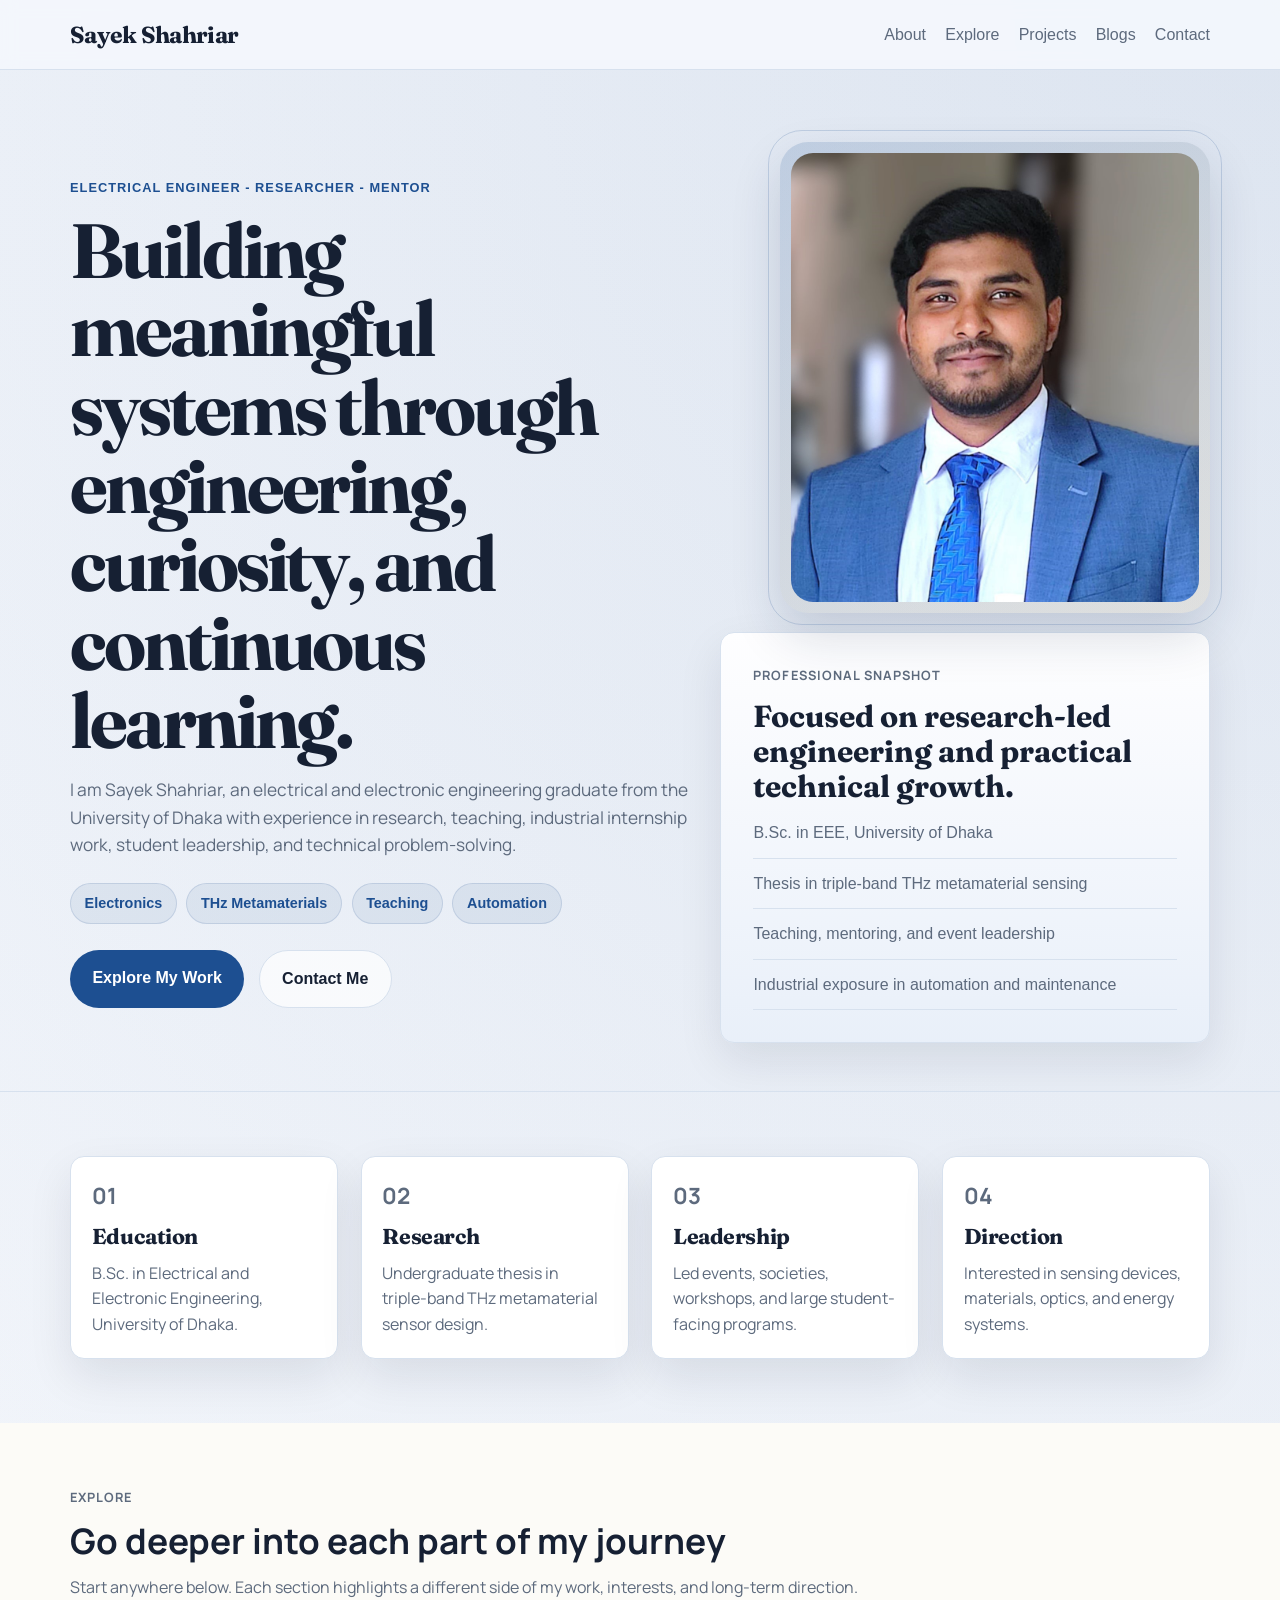
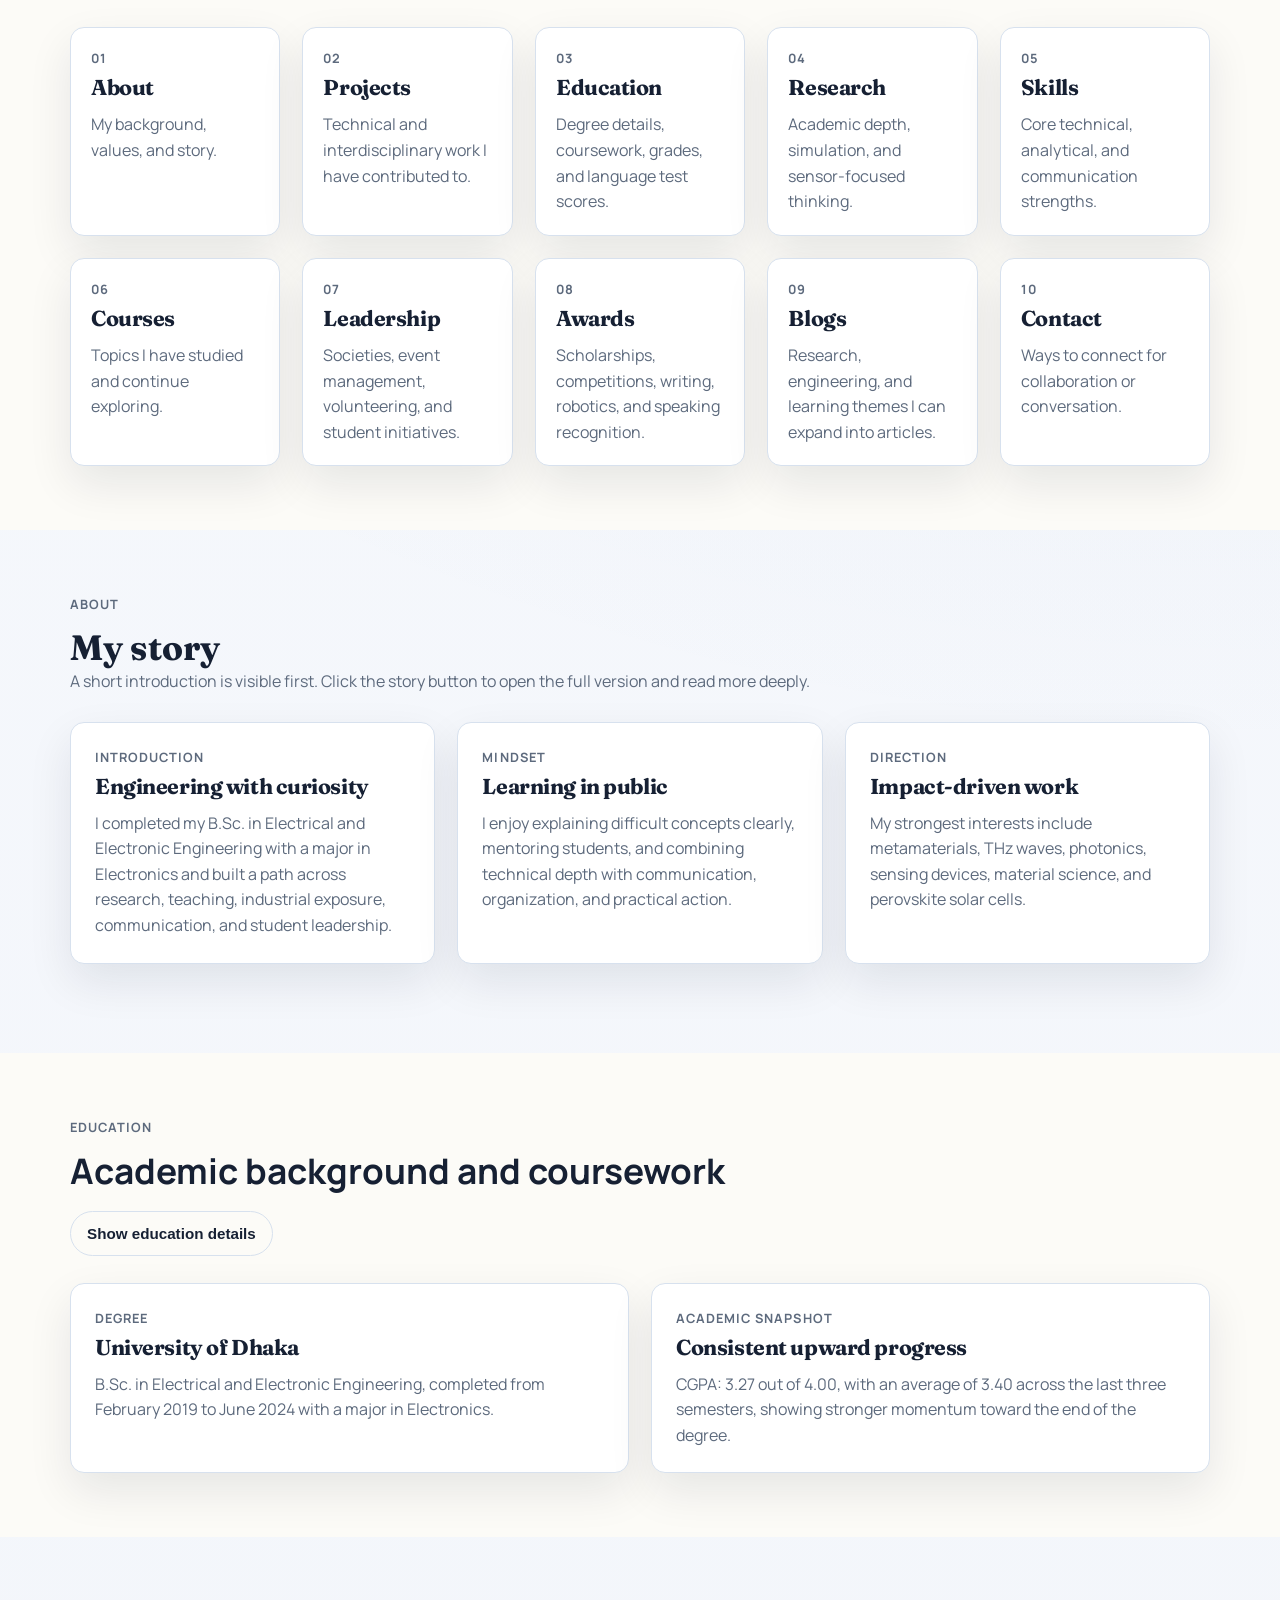
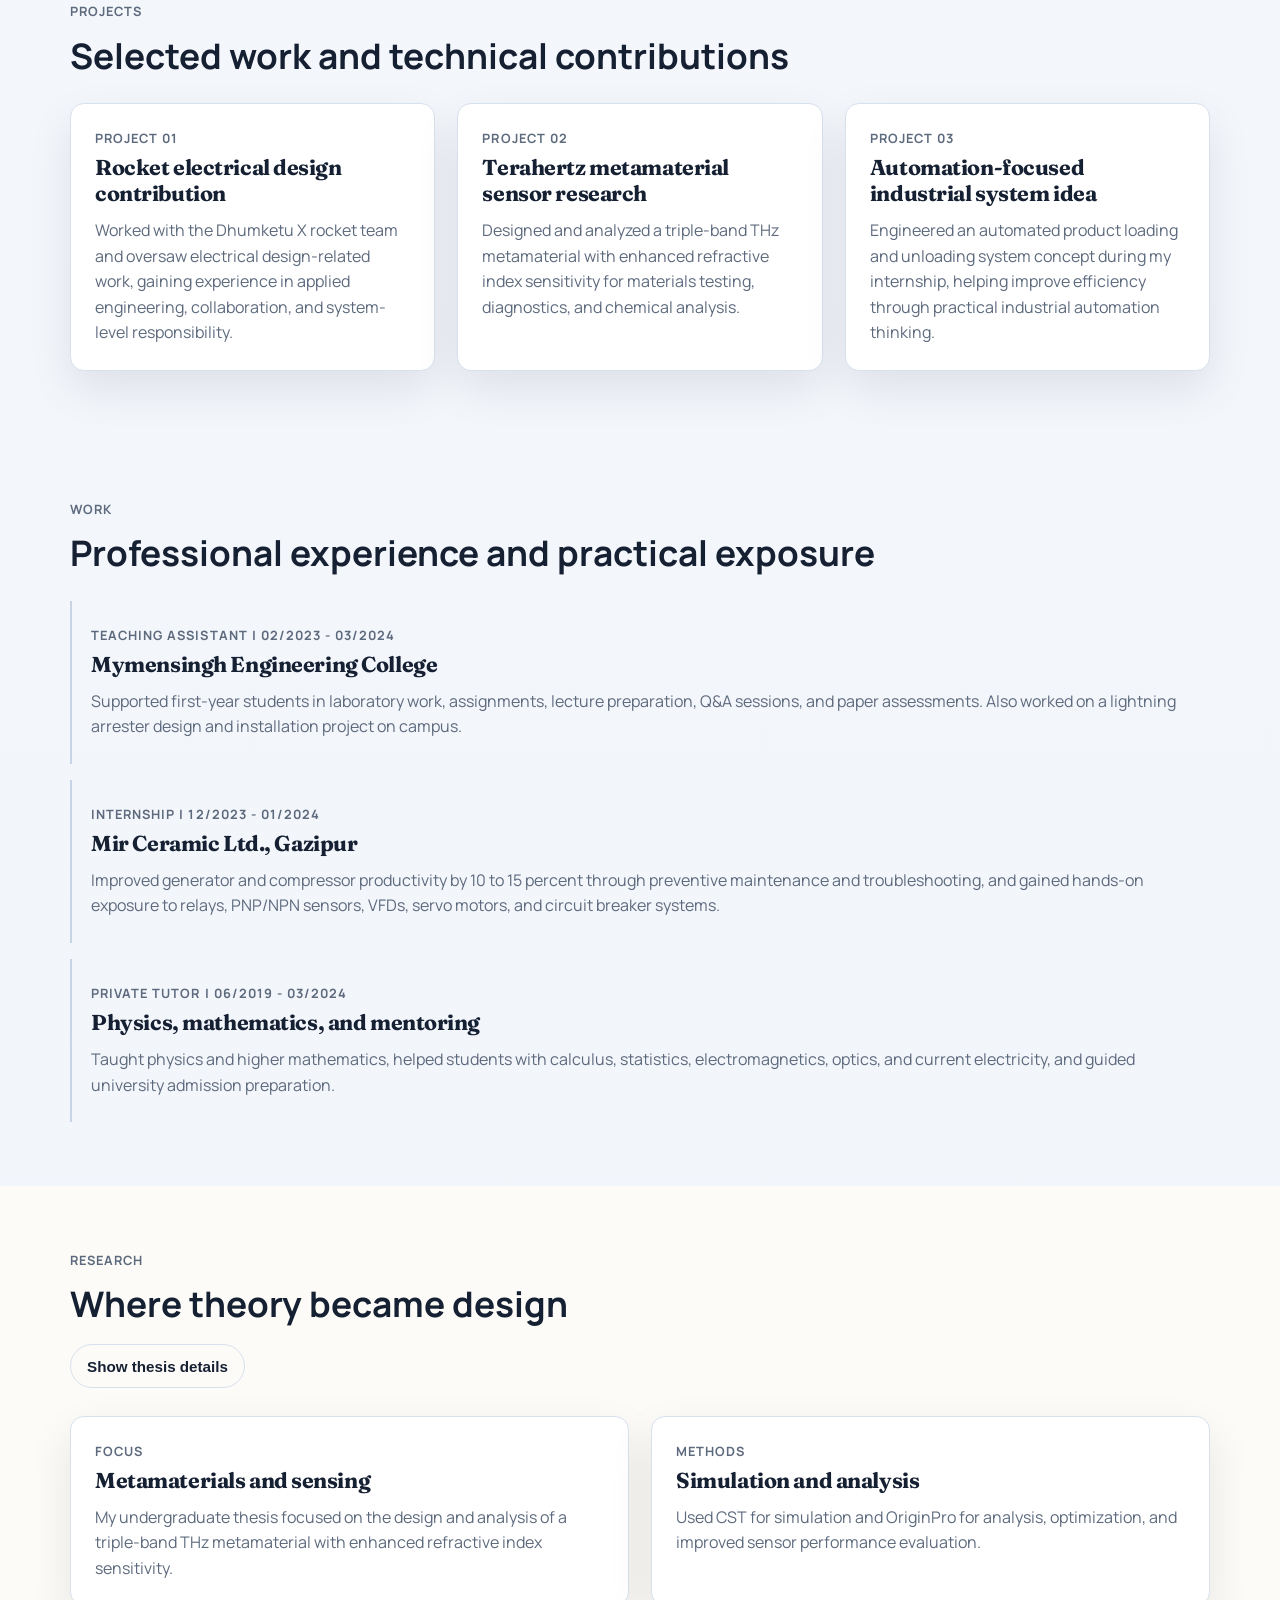
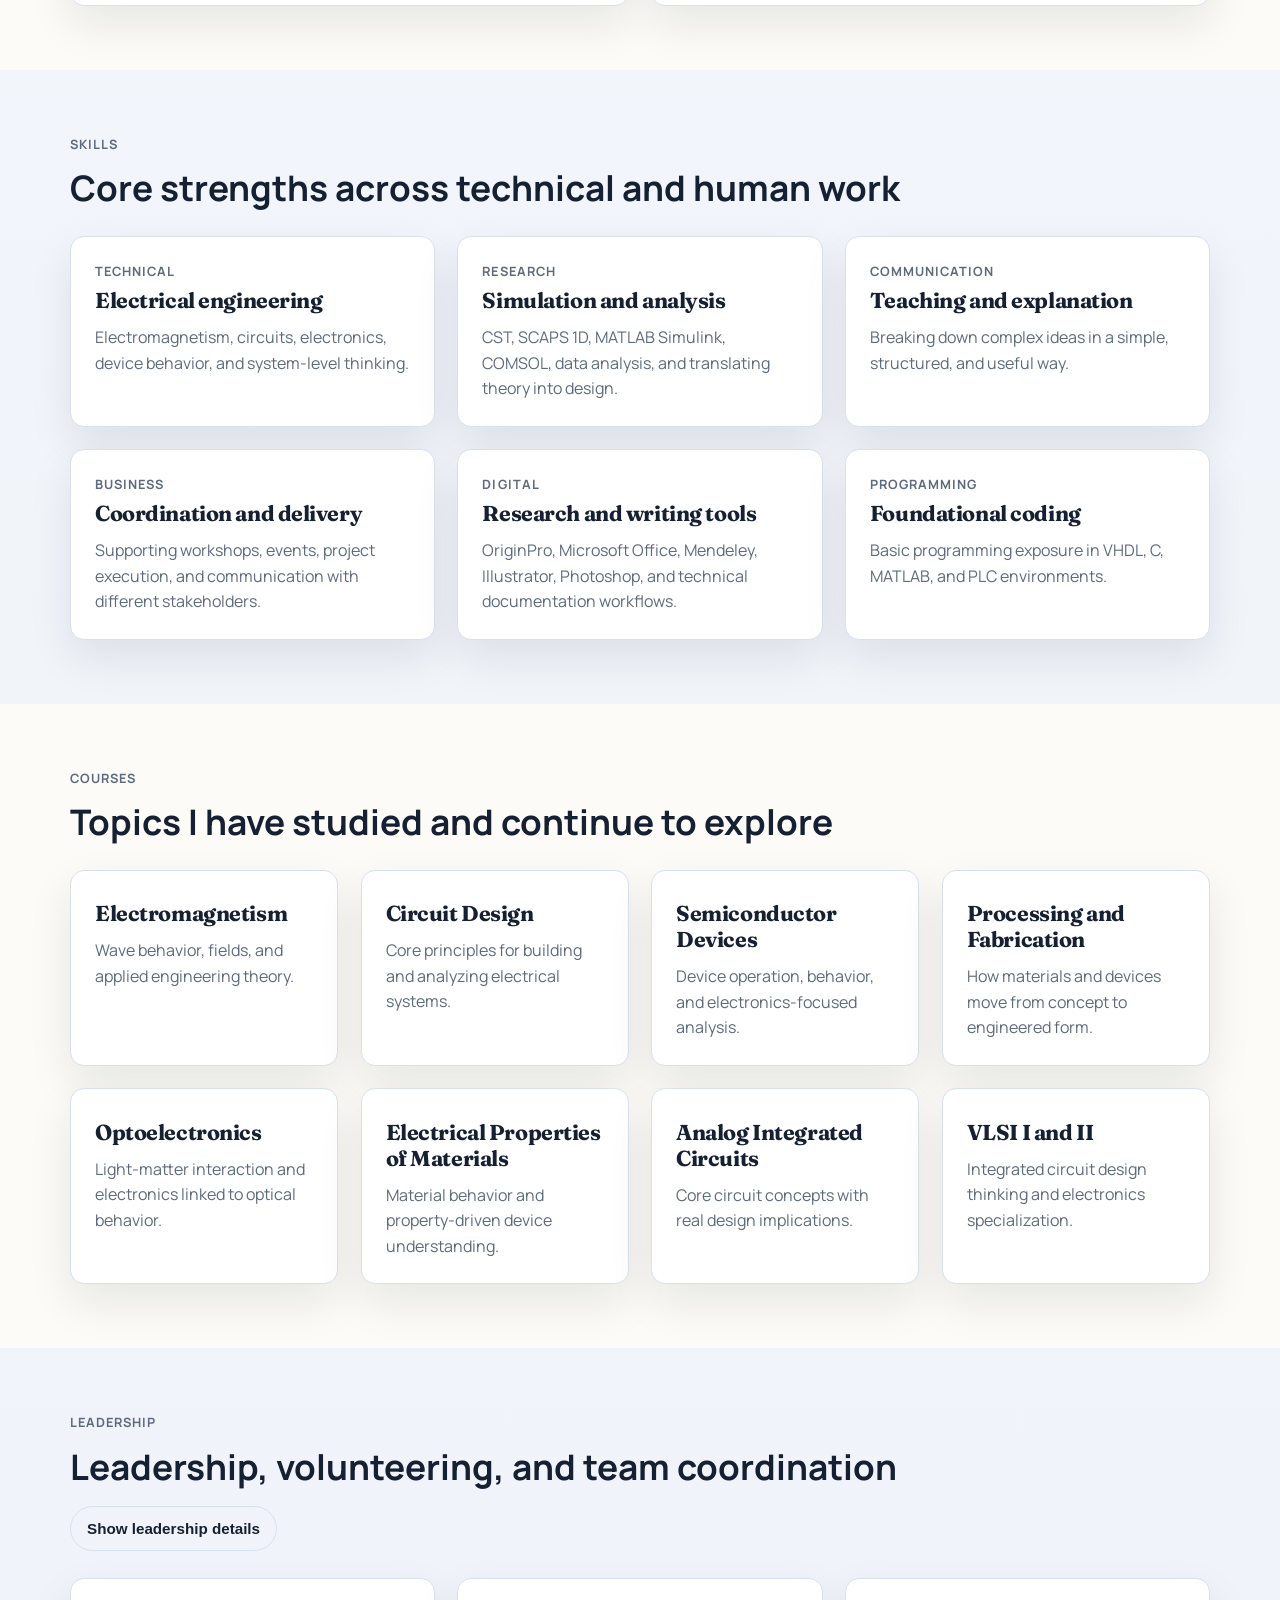
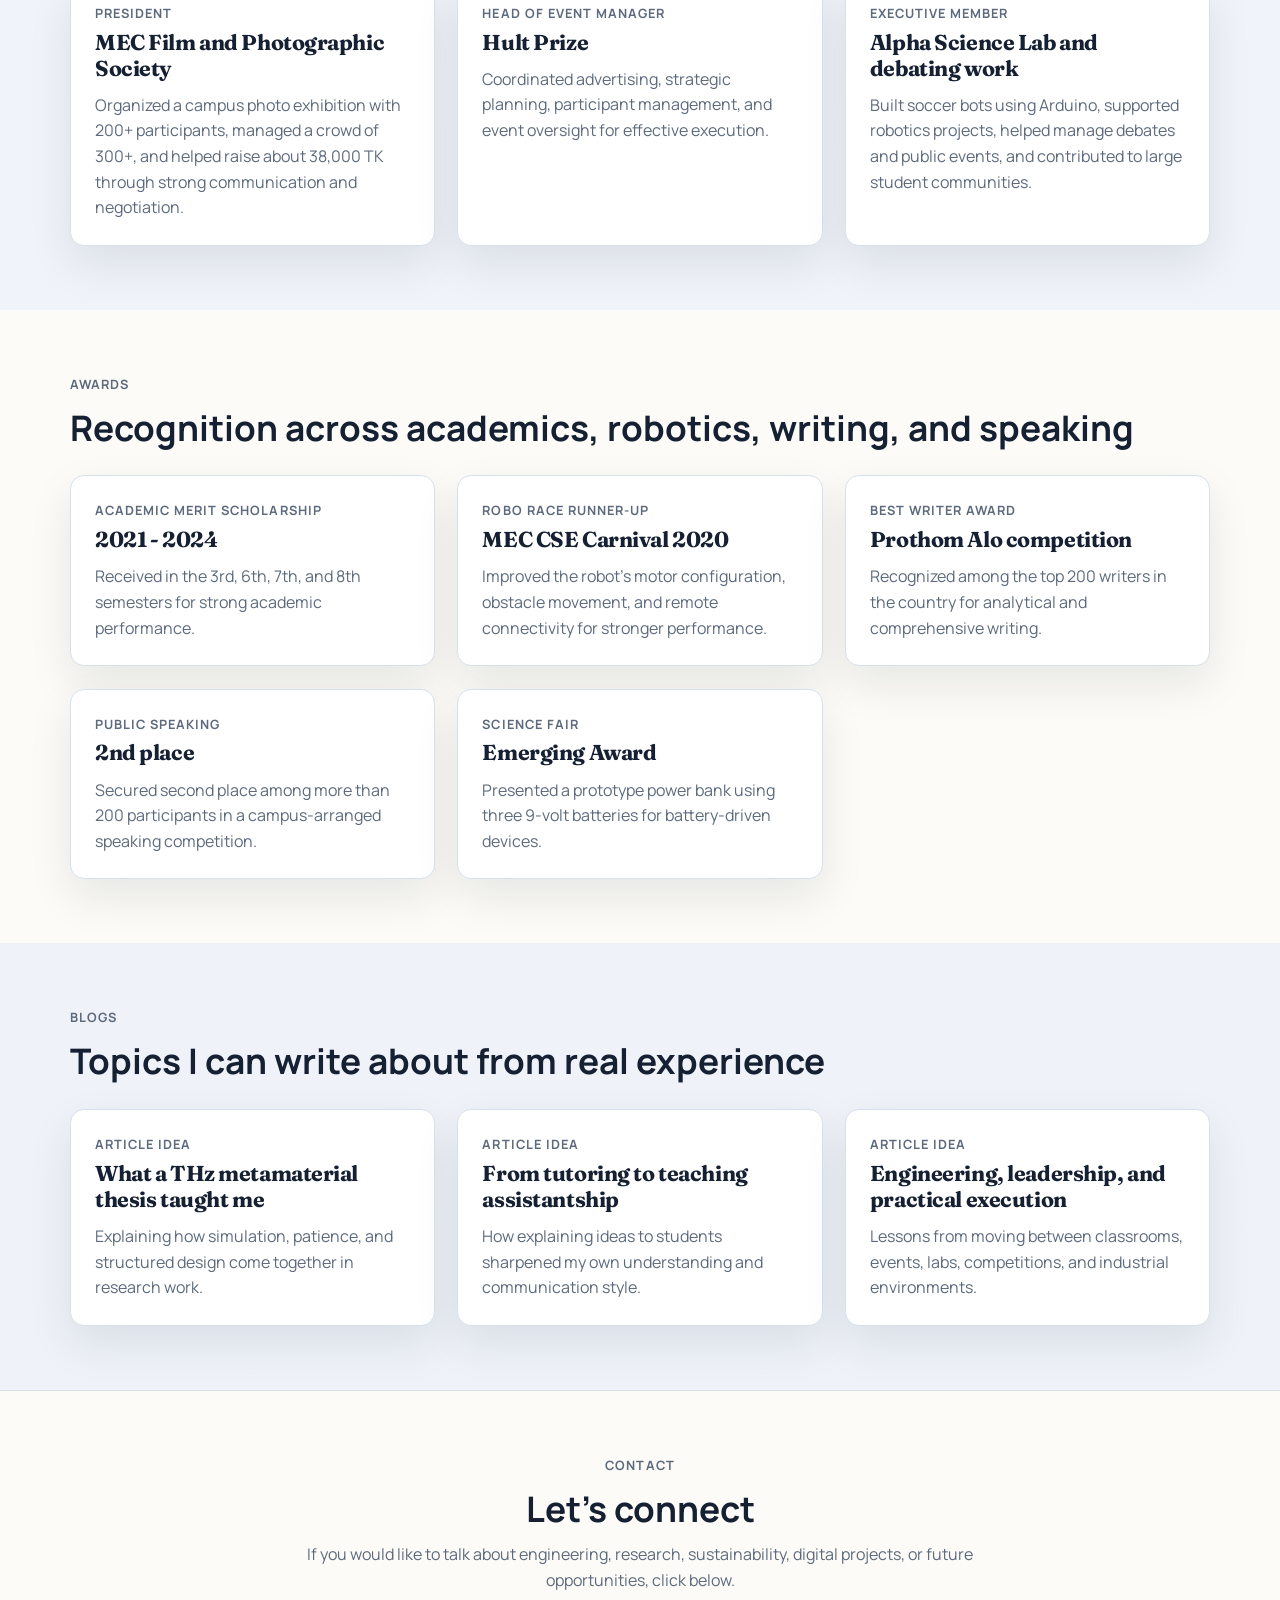
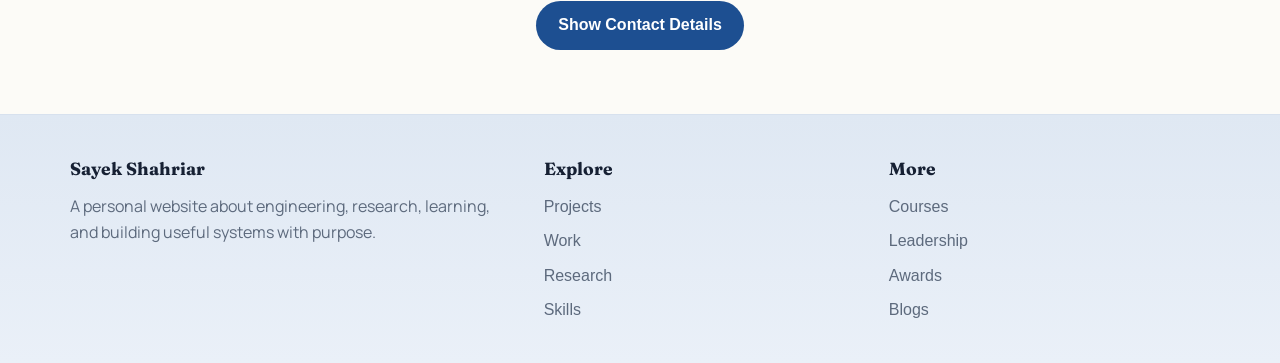
==== index.html @ bb6011d1 "Initial website publish" ====
<!DOCTYPE html>
<html lang="en">
<head>
  <meta charset="UTF-8">
  <meta name="viewport" content="width=device-width, initial-scale=1.0">
  <title>Sayek Shahriar | Electrical Engineer and Researcher</title>
  <link rel="preconnect" href="https://fonts.googleapis.com">
  <link rel="preconnect" href="https://fonts.gstatic.com" crossorigin>
  <link href="https://fonts.googleapis.com/css2?family=Manrope:wght@400;500;600;700;800&family=Fraunces:opsz,wght@9..144,600;9..144,700&display=swap" rel="stylesheet">
  <link rel="stylesheet" href="style.css">
</head>
<body>
  <!-- Header with simple navigation links to major sections -->
  <header class="site-header">
    <div class="container nav">
      <a class="logo" href="#hero">Sayek Shahriar</a>
      <nav>
        <ul class="nav-links">
          <li><a href="#about">About</a></li>
          <li><a href="#explore">Explore</a></li>
          <li><a href="#projects">Projects</a></li>
          <li><a href="#insights">Blogs</a></li>
          <li><a href="#contact">Contact</a></li>
        </ul>
      </nav>
    </div>
  </header>

  <main>
    <!-- Hero section inspired by a modern personal brand website -->
    <section class="hero" id="hero">
      <div class="container hero-layout reveal">
        <div class="hero-copy">
          <p class="eyebrow">Electrical Engineer - Researcher - Mentor</p>
          <h1>Building meaningful systems through engineering, curiosity, and continuous learning.</h1>
          <p class="subtitle">
            I am Sayek Shahriar, an electrical and electronic engineering graduate from the
            University of Dhaka with experience in research, teaching, industrial internship
            work, student leadership, and technical problem-solving.
          </p>

          <div class="status-strip">
            <span>Electronics</span>
            <span>THz Metamaterials</span>
            <span>Teaching</span>
            <span>Automation</span>
          </div>

          <div class="hero-actions">
            <a class="button" href="#explore">Explore My Work</a>
            <a class="button button-light" href="#contact">Contact Me</a>
          </div>
        </div>

        <!-- Hero visual combines the user's portrait with quick profile highlights -->
        <aside class="hero-visual">
          <div class="portrait-card">
            <div class="portrait-ring"></div>
            <img class="portrait-image" src="profile.jpg" alt="Portrait of Sayek Shahriar">
          </div>

          <div class="hero-panel">
            <p class="panel-label">Professional Snapshot</p>
            <h2>Focused on research-led engineering and practical technical growth.</h2>
            <ul class="panel-list">
              <li>B.Sc. in EEE, University of Dhaka</li>
              <li>Thesis in triple-band THz metamaterial sensing</li>
              <li>Teaching, mentoring, and event leadership</li>
              <li>Industrial exposure in automation and maintenance</li>
            </ul>
          </div>
        </aside>
      </div>
    </section>

    <!-- Stats section gives a quick snapshot of identity and direction -->
    <section class="section compact-section">
      <div class="container metrics-grid">
        <article class="metric-card">
          <p class="metric-number">01</p>
          <h3>Education</h3>
          <p>B.Sc. in Electrical and Electronic Engineering, University of Dhaka.</p>
        </article>
        <article class="metric-card">
          <p class="metric-number">02</p>
          <h3>Research</h3>
          <p>Undergraduate thesis in triple-band THz metamaterial sensor design.</p>
        </article>
        <article class="metric-card">
          <p class="metric-number">03</p>
          <h3>Leadership</h3>
          <p>Led events, societies, workshops, and large student-facing programs.</p>
        </article>
        <article class="metric-card">
          <p class="metric-number">04</p>
          <h3>Direction</h3>
          <p>Interested in sensing devices, materials, optics, and energy systems.</p>
        </article>
      </div>
    </section>

    <!-- Explore section acts like a homepage map -->
    <section class="section alt-background" id="explore">
      <div class="container section-header reveal">
        <p class="section-tag">Explore</p>
        <h2>Go deeper into each part of my journey</h2>
        <p>
          Start anywhere below. Each section highlights a different side of my work,
          interests, and long-term direction.
        </p>
      </div>

      <div class="container explore-grid">
        <a class="explore-card" href="#about">
          <p class="story-meta">01</p>
          <h3>About</h3>
          <p>My background, values, and story.</p>
        </a>
        <a class="explore-card" href="#projects">
          <p class="story-meta">02</p>
          <h3>Projects</h3>
          <p>Technical and interdisciplinary work I have contributed to.</p>
        </a>
        <a class="explore-card" href="#education">
          <p class="story-meta">03</p>
          <h3>Education</h3>
          <p>Degree details, coursework, grades, and language test scores.</p>
        </a>
        <a class="explore-card" href="#research">
          <p class="story-meta">04</p>
          <h3>Research</h3>
          <p>Academic depth, simulation, and sensor-focused thinking.</p>
        </a>
        <a class="explore-card" href="#skills">
          <p class="story-meta">05</p>
          <h3>Skills</h3>
          <p>Core technical, analytical, and communication strengths.</p>
        </a>
        <a class="explore-card" href="#courses">
          <p class="story-meta">06</p>
          <h3>Courses</h3>
          <p>Topics I have studied and continue exploring.</p>
        </a>
        <a class="explore-card" href="#leadership">
          <p class="story-meta">07</p>
          <h3>Leadership</h3>
          <p>Societies, event management, volunteering, and student initiatives.</p>
        </a>
        <a class="explore-card" href="#awards">
          <p class="story-meta">08</p>
          <h3>Awards</h3>
          <p>Scholarships, competitions, writing, robotics, and speaking recognition.</p>
        </a>
        <a class="explore-card" href="#insights">
          <p class="story-meta">09</p>
          <h3>Blogs</h3>
          <p>Research, engineering, and learning themes I can expand into articles.</p>
        </a>
        <a class="explore-card" href="#contact">
          <p class="story-meta">10</p>
          <h3>Contact</h3>
          <p>Ways to connect for collaboration or conversation.</p>
        </a>
      </div>
    </section>

    <!-- About section -->
    <section class="section" id="about">
      <div class="container section-header">
        <p class="section-tag">About</p>
        <button class="story-toggle" id="storyToggle" type="button" aria-expanded="false" aria-controls="storyDetails">
          My story
        </button>
        <p>
          A short introduction is visible first. Click the story button to open the full
          version and read more deeply.
        </p>
      </div>

      <div class="container intro-layout reveal">
        <article class="feature-card">
          <p class="story-meta">Introduction</p>
          <h3>Engineering with curiosity</h3>
          <p>
            I completed my B.Sc. in Electrical and Electronic Engineering with a major in
            Electronics and built a path across research, teaching, industrial exposure,
            communication, and student leadership.
          </p>
        </article>
        <article class="feature-card">
          <p class="story-meta">Mindset</p>
          <h3>Learning in public</h3>
          <p>
            I enjoy explaining difficult concepts clearly, mentoring students, and combining
            technical depth with communication, organization, and practical action.
          </p>
        </article>
        <article class="feature-card">
          <p class="story-meta">Direction</p>
          <h3>Impact-driven work</h3>
          <p>
            My strongest interests include metamaterials, THz waves, photonics, sensing
            devices, material science, and perovskite solar cells.
          </p>
        </article>
      </div>

      <!-- Hidden full story -->
      <div class="container story-details" id="storyDetails" hidden>
        <div class="story-feature">
          <figure class="story-photo">
            <img
              src="https://images.pexels.com/photos/19895867/pexels-photo-19895867.jpeg?cs=srgb&dl=pexels-thisisengineering-19895867.jpg&fm=jpg"
              alt="Engineer standing beside solar panels on a rooftop"
            >
            <figcaption>
              Photo source:
              <a href="https://www.pexels.com/photo/engineer-standing-among-solar-panels-19895867/" target="_blank" rel="noopener noreferrer">Pexels</a>
            </figcaption>
          </figure>

          <div class="story-copy">
            <p>
              I come from a background in electrical engineering, but my journey has never
              been confined to a single discipline. From the beginning, I have been driven by
              a curiosity to understand how things work, not just in theory, but in real-world
              systems that shape how we live, build, and progress. This curiosity led me into
              the world of electronics, renewable energy, and advanced materials, where I
              began developing a strong foundation in both analytical thinking and practical
              problem-solving.
            </p>
            <p>
              During my academic years, I focused deeply on electromagnetism, circuit design,
              and emerging technologies. My research work on terahertz metamaterial sensors
              allowed me to explore how engineered materials interact with electromagnetic
              waves, achieving high absorption and sensing efficiency. This experience
              sharpened my ability to work with simulation tools, analyze complex data, and
              think critically about how theoretical concepts translate into functional
              designs.
            </p>
            <p>
              Beyond research, I sought hands-on experiences that challenged me to apply my
              knowledge in dynamic environments. I contributed to the electrical system design
              of a rocket project, where precision, teamwork, and adaptability were essential.
              At the same time, working as a teaching assistant allowed me to strengthen my
              communication skills and develop the ability to explain complex concepts in a
              clear and structured way.
            </p>
            <p>
              Professionally, I have also explored the intersection of engineering and
              business through roles in technical sales and project support. These experiences
              helped me understand not only how systems are designed, but also how they are
              implemented, managed, and delivered in real-world scenarios. I learned to think
              from both a technical and practical perspective, balancing performance,
              efficiency, and user needs.
            </p>
            <p>
              What defines me is not just my technical background, but my mindset. I am
              constantly looking for ways to improve systems, simplify processes, and create
              solutions that are both efficient and meaningful. I am particularly interested
              in sustainable technologies and energy-efficient systems, where engineering can
              have a direct and positive impact on the environment and society.
            </p>
            <p>
              Today, I see myself at the intersection of engineering, innovation, and
              continuous learning. With the rapid advancement of AI and automation, I am
              actively exploring how intelligent systems can be used to build, optimize, and
              scale solutions with minimal barriers. I believe the future belongs to those who
              can combine technical knowledge with adaptability and vision, and I am committed
              to being part of that future.
            </p>
            <p>
              This journey is still evolving. Every project, every challenge, and every new
              skill adds another layer to who I am becoming. I am not just building a
              career - I am building a path defined by curiosity, discipline, and the ambition
              to create meaningful impact.
            </p>
          </div>
        </div>
      </div>
    </section>

    <!-- Education -->
    <section class="section alt-background" id="education">
      <div class="container section-header">
        <p class="section-tag">Education</p>
        <h2>Academic background and coursework</h2>
        <button class="detail-toggle" id="educationToggle" type="button" aria-expanded="false" aria-controls="educationDetails">
          Show education details
        </button>
      </div>

      <div class="container split-layout reveal">
        <article class="feature-card">
          <p class="story-meta">Degree</p>
          <h3>University of Dhaka</h3>
          <p>
            B.Sc. in Electrical and Electronic Engineering, completed from February 2019 to
            June 2024 with a major in Electronics.
          </p>
        </article>
        <article class="feature-card">
          <p class="story-meta">Academic Snapshot</p>
          <h3>Consistent upward progress</h3>
          <p>
            CGPA: 3.27 out of 4.00, with an average of 3.40 across the last three
            semesters, showing stronger momentum toward the end of the degree.
          </p>
        </article>
      </div>

      <div class="container expandable-panel" id="educationDetails" hidden>
        <div class="card-grid three-column">
          <article class="content-card">
            <p class="story-meta">Coursework</p>
            <h3>Devices and materials</h3>
            <p>Solid State Devices, Semiconductor Device, Processing and Fabrication, and Electrical Properties of Materials.</p>
          </article>
          <article class="content-card">
            <p class="story-meta">Coursework</p>
            <h3>Circuits and design</h3>
            <p>Analog Integrated Circuits, VLSI I, and VLSI II with a strong electronics focus.</p>
          </article>
          <article class="content-card">
            <p class="story-meta">Coursework</p>
            <h3>Waves and optics</h3>
            <p>Engineering Electromagnetics and Optoelectronics, which connect directly to my research interests.</p>
          </article>
          <article class="content-card">
            <p class="story-meta">Test Scores</p>
            <h3>IELTS Overall 7.0</h3>
            <p>Listening 7.5, Speaking 7.5, Reading 6.0, Writing 6.0.</p>
          </article>
          <article class="content-card">
            <p class="story-meta">Research Interests</p>
            <h3>Core topics</h3>
            <p>Metamaterials, THz waves, photonics and optics, sensing devices, material science, and perovskite solar cells.</p>
          </article>
        </div>
      </div>
    </section>

    <!-- Projects -->
    <section class="section" id="projects">
      <div class="container section-header">
        <p class="section-tag">Projects</p>
        <h2>Selected work and technical contributions</h2>
      </div>

      <div class="container card-grid three-column reveal">
        <article class="content-card">
          <p class="story-meta">Project 01</p>
          <h3>Rocket electrical design contribution</h3>
          <p>
            Worked with the Dhumketu X rocket team and oversaw electrical design-related
            work, gaining experience in applied engineering, collaboration, and system-level
            responsibility.
          </p>
        </article>
        <article class="content-card">
          <p class="story-meta">Project 02</p>
          <h3>Terahertz metamaterial sensor research</h3>
          <p>
            Designed and analyzed a triple-band THz metamaterial with enhanced refractive
            index sensitivity for materials testing, diagnostics, and chemical analysis.
          </p>
        </article>
        <article class="content-card">
          <p class="story-meta">Project 03</p>
          <h3>Automation-focused industrial system idea</h3>
          <p>
            Engineered an automated product loading and unloading system concept during my
            internship, helping improve efficiency through practical industrial automation thinking.
          </p>
        </article>
      </div>
    </section>

    <!-- Work -->
    <section class="section" id="work">
      <div class="container section-header">
        <p class="section-tag">Work</p>
        <h2>Professional experience and practical exposure</h2>
      </div>

      <div class="container timeline reveal">
        <article class="timeline-item">
          <p class="story-meta">Teaching Assistant | 02/2023 - 03/2024</p>
          <h3>Mymensingh Engineering College</h3>
          <p>
            Supported first-year students in laboratory work, assignments, lecture
            preparation, Q&A sessions, and paper assessments. Also worked on a lightning
            arrester design and installation project on campus.
          </p>
        </article>
        <article class="timeline-item">
          <p class="story-meta">Internship | 12/2023 - 01/2024</p>
          <h3>Mir Ceramic Ltd., Gazipur</h3>
          <p>
            Improved generator and compressor productivity by 10 to 15 percent through
            preventive maintenance and troubleshooting, and gained hands-on exposure to
            relays, PNP/NPN sensors, VFDs, servo motors, and circuit breaker systems.
          </p>
        </article>
        <article class="timeline-item">
          <p class="story-meta">Private Tutor | 06/2019 - 03/2024</p>
          <h3>Physics, mathematics, and mentoring</h3>
          <p>
            Taught physics and higher mathematics, helped students with calculus,
            statistics, electromagnetics, optics, and current electricity, and guided
            university admission preparation.
          </p>
        </article>
      </div>
    </section>

    <!-- Research -->
    <section class="section alt-background" id="research">
      <div class="container section-header">
        <p class="section-tag">Research</p>
        <h2>Where theory became design</h2>
        <button class="detail-toggle" id="researchToggle" type="button" aria-expanded="false" aria-controls="researchDetails">
          Show thesis details
        </button>
      </div>

      <div class="container split-layout reveal">
        <article class="feature-card">
          <p class="story-meta">Focus</p>
          <h3>Metamaterials and sensing</h3>
          <p>
            My undergraduate thesis focused on the design and analysis of a triple-band THz
            metamaterial with enhanced refractive index sensitivity.
          </p>
        </article>
        <article class="feature-card">
          <p class="story-meta">Methods</p>
          <h3>Simulation and analysis</h3>
          <p>
            Used CST for simulation and OriginPro for analysis, optimization, and improved
            sensor performance evaluation.
          </p>
        </article>
      </div>

      <div class="container expandable-panel" id="researchDetails" hidden>
        <div class="card-grid three-column">
          <article class="content-card">
            <p class="story-meta">Thesis</p>
            <h3>Enhanced refractive index sensitivity</h3>
            <p>The triple-band structure improved sensitivity by allowing more precise detection of refractive index changes.</p>
          </article>
          <article class="content-card">
            <p class="story-meta">Applications</p>
            <h3>Possible real-world uses</h3>
            <p>Materials testing, medical diagnostics, and chemical analysis all align with the kind of sensing capability explored in this work.</p>
          </article>
          <article class="content-card">
            <p class="story-meta">Supervision</p>
            <h3>Research guidance</h3>
            <p>The thesis was completed under the supervision of S.M. Anowarul Haque from April 2023 to June 2024.</p>
          </article>
        </div>
      </div>
    </section>

    <!-- Skills -->
    <section class="section" id="skills">
      <div class="container section-header">
        <p class="section-tag">Skills</p>
        <h2>Core strengths across technical and human work</h2>
      </div>

      <div class="container card-grid three-column reveal">
        <article class="content-card">
          <p class="story-meta">Technical</p>
          <h3>Electrical engineering</h3>
          <p>Electromagnetism, circuits, electronics, device behavior, and system-level thinking.</p>
        </article>
        <article class="content-card">
          <p class="story-meta">Research</p>
          <h3>Simulation and analysis</h3>
          <p>CST, SCAPS 1D, MATLAB Simulink, COMSOL, data analysis, and translating theory into design.</p>
        </article>
        <article class="content-card">
          <p class="story-meta">Communication</p>
          <h3>Teaching and explanation</h3>
          <p>Breaking down complex ideas in a simple, structured, and useful way.</p>
        </article>
        <article class="content-card">
          <p class="story-meta">Business</p>
          <h3>Coordination and delivery</h3>
          <p>Supporting workshops, events, project execution, and communication with different stakeholders.</p>
        </article>
        <article class="content-card">
          <p class="story-meta">Digital</p>
          <h3>Research and writing tools</h3>
          <p>OriginPro, Microsoft Office, Mendeley, Illustrator, Photoshop, and technical documentation workflows.</p>
        </article>
        <article class="content-card">
          <p class="story-meta">Programming</p>
          <h3>Foundational coding</h3>
          <p>Basic programming exposure in VHDL, C, MATLAB, and PLC environments.</p>
        </article>
      </div>
    </section>

    <!-- Courses -->
    <section class="section alt-background" id="courses">
      <div class="container section-header">
        <p class="section-tag">Courses</p>
        <h2>Topics I have studied and continue to explore</h2>
      </div>

      <div class="container card-grid four-column reveal">
        <article class="mini-card">
          <h3>Electromagnetism</h3>
          <p>Wave behavior, fields, and applied engineering theory.</p>
        </article>
        <article class="mini-card">
          <h3>Circuit Design</h3>
          <p>Core principles for building and analyzing electrical systems.</p>
        </article>
        <article class="mini-card">
          <h3>Semiconductor Devices</h3>
          <p>Device operation, behavior, and electronics-focused analysis.</p>
        </article>
        <article class="mini-card">
          <h3>Processing and Fabrication</h3>
          <p>How materials and devices move from concept to engineered form.</p>
        </article>
        <article class="mini-card">
          <h3>Optoelectronics</h3>
          <p>Light-matter interaction and electronics linked to optical behavior.</p>
        </article>
        <article class="mini-card">
          <h3>Electrical Properties of Materials</h3>
          <p>Material behavior and property-driven device understanding.</p>
        </article>
        <article class="mini-card">
          <h3>Analog Integrated Circuits</h3>
          <p>Core circuit concepts with real design implications.</p>
        </article>
        <article class="mini-card">
          <h3>VLSI I and II</h3>
          <p>Integrated circuit design thinking and electronics specialization.</p>
        </article>
      </div>
    </section>

    <!-- Leadership -->
    <section class="section" id="leadership">
      <div class="container section-header">
        <p class="section-tag">Leadership</p>
        <h2>Leadership, volunteering, and team coordination</h2>
        <button class="detail-toggle" id="leadershipToggle" type="button" aria-expanded="false" aria-controls="leadershipDetails">
          Show leadership details
        </button>
      </div>

      <div class="container card-grid three-column reveal">
        <article class="content-card">
          <p class="story-meta">President</p>
          <h3>MEC Film and Photographic Society</h3>
          <p>
            Organized a campus photo exhibition with 200+ participants, managed a crowd of
            300+, and helped raise about 38,000 TK through strong communication and negotiation.
          </p>
        </article>
        <article class="content-card">
          <p class="story-meta">Head of Event Manager</p>
          <h3>Hult Prize</h3>
          <p>
            Coordinated advertising, strategic planning, participant management, and event
            oversight for effective execution.
          </p>
        </article>
        <article class="content-card">
          <p class="story-meta">Executive Member</p>
          <h3>Alpha Science Lab and debating work</h3>
          <p>
            Built soccer bots using Arduino, supported robotics projects, helped manage
            debates and public events, and contributed to large student communities.
          </p>
        </article>
      </div>

      <div class="container expandable-panel" id="leadershipDetails" hidden>
        <div class="card-grid three-column">
          <article class="content-card">
            <p class="story-meta">Volunteer</p>
            <h3>CARO</h3>
            <p>Worked on a youth improvement challenge focused on workshops and virtual training to strengthen professional development.</p>
          </article>
          <article class="content-card">
            <p class="story-meta">Executive Member</p>
            <h3>MEC Debating Society</h3>
            <p>Organized campus competitions and helped manage crowds of more than 500 people during major events.</p>
          </article>
          <article class="content-card">
            <p class="story-meta">Leadership Style</p>
            <h3>People, planning, execution</h3>
            <p>My leadership experience shows that I can coordinate teams, communicate with stakeholders, and keep practical goals moving forward.</p>
          </article>
        </div>
      </div>
    </section>

    <!-- Awards -->
    <section class="section alt-background" id="awards">
      <div class="container section-header">
        <p class="section-tag">Awards</p>
        <h2>Recognition across academics, robotics, writing, and speaking</h2>
      </div>

      <div class="container card-grid three-column reveal">
        <article class="content-card">
          <p class="story-meta">Academic Merit Scholarship</p>
          <h3>2021 - 2024</h3>
          <p>Received in the 3rd, 6th, 7th, and 8th semesters for strong academic performance.</p>
        </article>
        <article class="content-card">
          <p class="story-meta">Robo Race Runner-Up</p>
          <h3>MEC CSE Carnival 2020</h3>
          <p>Improved the robot's motor configuration, obstacle movement, and remote connectivity for stronger performance.</p>
        </article>
        <article class="content-card">
          <p class="story-meta">Best Writer Award</p>
          <h3>Prothom Alo competition</h3>
          <p>Recognized among the top 200 writers in the country for analytical and comprehensive writing.</p>
        </article>
        <article class="content-card">
          <p class="story-meta">Public Speaking</p>
          <h3>2nd place</h3>
          <p>Secured second place among more than 200 participants in a campus-arranged speaking competition.</p>
        </article>
        <article class="content-card">
          <p class="story-meta">Science Fair</p>
          <h3>Emerging Award</h3>
          <p>Presented a prototype power bank using three 9-volt batteries for battery-driven devices.</p>
        </article>
      </div>
    </section>

    <!-- Blogs -->
    <section class="section" id="insights">
      <div class="container section-header">
        <p class="section-tag">Blogs</p>
        <h2>Topics I can write about from real experience</h2>
      </div>

      <div class="container card-grid three-column reveal">
        <article class="content-card">
          <p class="story-meta">Article Idea</p>
          <h3>What a THz metamaterial thesis taught me</h3>
          <p>Explaining how simulation, patience, and structured design come together in research work.</p>
        </article>
        <article class="content-card">
          <p class="story-meta">Article Idea</p>
          <h3>From tutoring to teaching assistantship</h3>
          <p>How explaining ideas to students sharpened my own understanding and communication style.</p>
        </article>
        <article class="content-card">
          <p class="story-meta">Article Idea</p>
          <h3>Engineering, leadership, and practical execution</h3>
          <p>Lessons from moving between classrooms, events, labs, competitions, and industrial environments.</p>
        </article>
      </div>
    </section>

    <!-- Contact -->
    <section class="section contact-section alt-background" id="contact">
      <div class="container contact-box reveal">
        <p class="section-tag">Contact</p>
        <h2>Let's connect</h2>
        <p>
          If you would like to talk about engineering, research, sustainability, digital
          projects, or future opportunities, click below.
        </p>

        <button class="button" id="contactButton" type="button" aria-expanded="false" aria-controls="contactDetails">
          Show Contact Details
        </button>

        <!-- Hidden contact box appears when the button is clicked -->
        <div class="contact-details" id="contactDetails" hidden>
          <p class="contact-message">You can reach me here:</p>
          <p><strong>Email:</strong> <a href="mailto:shahriar1149@gmail.com">shahriar1149@gmail.com</a></p>
          <p><strong>Phone:</strong> <a href="tel:+8801920633802">+880 1920633802</a></p>
          <p><strong>Location:</strong> Dhaka, Bangladesh</p>
        </div>
      </div>
    </section>
  </main>

  <!-- Simple footer with extra navigation -->
  <footer class="site-footer">
    <div class="container footer-grid">
      <div>
        <h3>Sayek Shahriar</h3>
        <p>
          A personal website about engineering, research, learning, and building useful
          systems with purpose.
        </p>
      </div>
      <div>
        <h3>Explore</h3>
        <ul class="footer-links">
          <li><a href="#projects">Projects</a></li>
          <li><a href="#work">Work</a></li>
          <li><a href="#research">Research</a></li>
          <li><a href="#skills">Skills</a></li>
        </ul>
      </div>
      <div>
        <h3>More</h3>
        <ul class="footer-links">
          <li><a href="#courses">Courses</a></li>
          <li><a href="#leadership">Leadership</a></li>
          <li><a href="#awards">Awards</a></li>
          <li><a href="#insights">Blogs</a></li>
        </ul>
      </div>
    </div>
  </footer>

  <script src="script.js"></script>
</body>
</html>
---- style.css ----
/* Basic reset keeps spacing and sizing consistent */
* {
  margin: 0;
  padding: 0;
  box-sizing: border-box;
}

/* Design variables make the look easier to adjust later */
:root {
  --background: #eef2f8;
  --surface: #ffffff;
  --surface-soft: #e6edf7;
  --surface-deep: #dce6f5;
  --text: #162033;
  --muted: #5d6a7d;
  --primary: #1d4f91;
  --primary-dark: #143a6a;
  --accent: #c28f2c;
  --border: #d7e1ee;
  --shadow: 0 18px 45px rgba(12, 24, 44, 0.09);
}

html {
  scroll-behavior: smooth;
}

body {
  background:
    radial-gradient(circle at top right, rgba(29, 79, 145, 0.12), transparent 28%),
    linear-gradient(180deg, #f7f9fd 0%, var(--background) 100%);
  color: var(--text);
  font-family: "Manrope", Arial, Helvetica, sans-serif;
  line-height: 1.6;
}

.container {
  width: min(1140px, 92%);
  margin: 0 auto;
}

.site-header {
  position: sticky;
  top: 0;
  z-index: 20;
  background: rgba(248, 247, 242, 0.96);
  background: rgba(244, 247, 252, 0.94);
  border-bottom: 1px solid var(--border);
  backdrop-filter: blur(8px);
}

.nav {
  display: flex;
  justify-content: space-between;
  align-items: center;
  padding: 1rem 0;
}

.logo {
  color: var(--text);
  text-decoration: none;
  font-family: "Fraunces", Georgia, "Times New Roman", serif;
  font-size: 1.45rem;
  font-weight: 700;
  letter-spacing: -0.03em;
}

.nav-links {
  list-style: none;
  display: flex;
  gap: 1.2rem;
}

.nav-links a,
.footer-links a,
.story-photo a,
.contact-details a {
  color: var(--muted);
  text-decoration: none;
  font-family: Arial, Helvetica, sans-serif;
}

.nav-links a:hover,
.footer-links a:hover,
.story-photo a:hover,
.contact-details a:hover {
  color: var(--primary);
}

.hero {
  padding: 4.5rem 0 3rem;
  border-bottom: 1px solid var(--border);
  position: relative;
  overflow: hidden;
}

.hero-layout {
  display: grid;
  grid-template-columns: 1.2fr 0.95fr;
  gap: 2rem;
  align-items: center;
}

.eyebrow,
.panel-label,
.section-tag,
.story-meta {
  color: var(--primary);
  font-family: Arial, Helvetica, sans-serif;
  font-size: 0.8rem;
  font-weight: 700;
  letter-spacing: 0.08em;
  text-transform: uppercase;
}

.eyebrow,
.panel-label,
.section-tag {
  margin-bottom: 0.85rem;
}

.hero h1 {
  font-family: "Fraunces", Georgia, "Times New Roman", serif;
  font-size: clamp(2.7rem, 6vw, 5.2rem);
  line-height: 1.02;
  max-width: 11ch;
  margin-bottom: 1rem;
  letter-spacing: -0.04em;
}

.subtitle,
.section p,
.hero-panel p,
.content-card p,
.feature-card p,
.mini-card p,
.metric-card p,
.timeline-item p,
.contact-message,
.site-footer p {
  color: var(--muted);
  font-family: "Manrope", Arial, Helvetica, sans-serif;
}

.subtitle {
  max-width: 700px;
  margin-bottom: 1.5rem;
  font-size: 1.08rem;
}

.hero-actions {
  display: flex;
  flex-wrap: wrap;
  gap: 0.9rem;
}

.status-strip {
  display: flex;
  flex-wrap: wrap;
  gap: 0.6rem;
  margin: 1.2rem 0 1.6rem;
}

.status-strip span {
  background: rgba(29, 79, 145, 0.08);
  border: 1px solid rgba(29, 79, 145, 0.14);
  border-radius: 999px;
  color: var(--primary);
  font-family: Arial, Helvetica, sans-serif;
  font-size: 0.9rem;
  font-weight: 700;
  padding: 0.5rem 0.85rem;
}

.button {
  display: inline-block;
  border: none;
  border-radius: 999px;
  background: var(--primary);
  color: #ffffff;
  cursor: pointer;
  font-family: Arial, Helvetica, sans-serif;
  font-size: 1rem;
  font-weight: 700;
  padding: 0.95rem 1.4rem;
  text-decoration: none;
  transition: transform 0.2s ease, background 0.2s ease;
}

.button:hover {
  background: var(--primary-dark);
  transform: translateY(-2px);
}

.button-light {
  background: rgba(255, 255, 255, 0.7);
  color: var(--text);
  border: 1px solid var(--border);
}

.button-light:hover {
  background: var(--surface);
}

.hero-panel,
.metric-card,
.explore-card,
.feature-card,
.content-card,
.mini-card,
.story-details,
.contact-details {
  background: var(--surface);
  border: 1px solid var(--border);
  border-radius: 14px;
  box-shadow: var(--shadow);
}

.hero-panel {
  padding: 2rem;
  background: linear-gradient(180deg, rgba(255, 255, 255, 0.96), rgba(233, 240, 249, 0.96));
}

.hero-panel h2 {
  font-family: "Fraunces", Georgia, "Times New Roman", serif;
  font-size: 1.9rem;
  line-height: 1.15;
  margin-bottom: 1rem;
}

.hero-visual {
  display: grid;
  gap: 1.2rem;
}

.portrait-card {
  position: relative;
  width: min(100%, 430px);
  margin-left: auto;
  padding: 0.7rem;
  border-radius: 28px;
  background: linear-gradient(145deg, rgba(29, 79, 145, 0.18), rgba(194, 143, 44, 0.1));
  box-shadow: 0 22px 50px rgba(17, 39, 73, 0.16);
  animation: floatPortrait 5s ease-in-out infinite;
}

.portrait-ring {
  position: absolute;
  inset: -12px;
  border: 1px solid rgba(29, 79, 145, 0.18);
  border-radius: 34px;
  pointer-events: none;
}

.portrait-image {
  display: block;
  width: 100%;
  aspect-ratio: 4 / 4.4;
  object-fit: cover;
  border-radius: 22px;
}

.panel-list {
  list-style: none;
  display: grid;
  gap: 0.75rem;
  font-family: Arial, Helvetica, sans-serif;
  color: var(--muted);
}

.panel-list li {
  padding-bottom: 0.75rem;
  border-bottom: 1px solid var(--border);
}

.compact-section {
  padding: 2rem 0 0;
}

.section {
  padding: 4rem 0;
}

.section-header {
  margin-bottom: 1.7rem;
}

.section h2 {
  font-size: 2.2rem;
  line-height: 1.15;
  margin-bottom: 0.8rem;
}

.alt-background {
  background: #fcfbf7;
}

.metrics-grid,
.explore-grid,
.card-grid,
.intro-layout {
  display: grid;
  gap: 1.4rem;
}

.metrics-grid {
  grid-template-columns: repeat(4, 1fr);
}

.metric-card {
  padding: 1.3rem;
}

.metric-number {
  color: var(--primary);
  font-size: 1.4rem;
  font-weight: 700;
  margin-bottom: 0.6rem;
}

.explore-grid {
  grid-template-columns: repeat(5, 1fr);
}

.explore-card {
  padding: 1.25rem;
  text-decoration: none;
  color: inherit;
  transition: transform 0.2s ease, border-color 0.2s ease;
}

.explore-card:hover {
  transform: translateY(-4px);
  border-color: rgba(29, 79, 145, 0.22);
}

.explore-card h3,
.content-card h3,
.feature-card h3,
.mini-card h3,
.metric-card h3,
.timeline-item h3 {
  font-family: "Fraunces", Georgia, "Times New Roman", serif;
  font-size: 1.35rem;
  line-height: 1.2;
  margin: 0.4rem 0 0.7rem;
  letter-spacing: -0.02em;
}

.intro-layout {
  grid-template-columns: repeat(3, 1fr);
  margin-bottom: 1.6rem;
}

.feature-card,
.content-card,
.mini-card {
  padding: 1.5rem;
}

.story-toggle {
  background: none;
  border: none;
  color: var(--text);
  cursor: pointer;
  font-family: "Fraunces", Georgia, "Times New Roman", serif;
  font-size: 2.2rem;
  font-weight: 700;
  line-height: 1.15;
  padding: 0;
  text-align: left;
}

.story-toggle:hover {
  color: var(--primary);
}

.detail-toggle {
  align-self: start;
  background: transparent;
  border: 1px solid var(--border);
  border-radius: 999px;
  color: var(--text);
  cursor: pointer;
  font-family: Arial, Helvetica, sans-serif;
  font-size: 0.95rem;
  font-weight: 700;
  margin-top: 0.4rem;
  padding: 0.8rem 1rem;
}

.detail-toggle:hover {
  background: var(--surface);
}

.story-details {
  padding: 1.5rem;
}

.expandable-panel {
  margin-top: 1rem;
}

.story-feature {
  display: grid;
  grid-template-columns: 340px 1fr;
  gap: 1.5rem;
  align-items: start;
}

.story-photo {
  margin: 0;
}

.story-photo img {
  display: block;
  width: 100%;
  border-radius: 12px;
}

.story-photo figcaption {
  margin-top: 0.75rem;
  color: var(--muted);
  font-family: Arial, Helvetica, sans-serif;
  font-size: 0.9rem;
}

.story-copy p + p {
  margin-top: 1rem;
}

.three-column {
  grid-template-columns: repeat(3, 1fr);
}

.four-column {
  grid-template-columns: repeat(4, 1fr);
}

.split-layout {
  display: grid;
  grid-template-columns: repeat(2, 1fr);
  gap: 1.4rem;
}

.timeline {
  display: grid;
  gap: 1rem;
}

.timeline-item {
  padding: 1.5rem 0 1.5rem 1.2rem;
  border-left: 2px solid rgba(29, 79, 145, 0.2);
}

.contact-section {
  border-top: 1px solid var(--border);
}

.contact-box {
  max-width: 760px;
  text-align: center;
}

.contact-box .button {
  margin-top: 0.5rem;
}

.contact-details {
  margin-top: 1.25rem;
  padding: 1.25rem;
}

.contact-message {
  color: var(--primary-dark);
  font-weight: 700;
  margin-bottom: 0.7rem;
}

.site-footer {
  background: linear-gradient(180deg, #dfe8f3 0%, #eaf0f8 100%);
  border-top: 1px solid var(--border);
  padding: 2.5rem 0;
}

.footer-grid {
  display: grid;
  grid-template-columns: 1.4fr 1fr 1fr;
  gap: 1.5rem;
}

.site-footer h3 {
  font-family: "Fraunces", Georgia, "Times New Roman", serif;
  font-size: 1.1rem;
  margin-bottom: 0.7rem;
}

.footer-links {
  list-style: none;
  display: grid;
  gap: 0.55rem;
}

.reveal {
  opacity: 0;
  transform: translateY(18px);
  transition: opacity 0.7s ease, transform 0.7s ease;
}

.reveal.visible {
  opacity: 1;
  transform: translateY(0);
}

@keyframes floatPortrait {
  0%,
  100% {
    transform: translateY(0);
  }

  50% {
    transform: translateY(-8px);
  }
}

/* Tablet and mobile */
@media (max-width: 980px) {
  .metrics-grid,
  .explore-grid,
  .four-column {
    grid-template-columns: repeat(2, 1fr);
  }

  .hero-layout,
  .hero-visual,
  .story-feature,
  .split-layout,
  .footer-grid,
  .three-column,
  .intro-layout {
    grid-template-columns: 1fr;
  }

  .hero h1 {
    max-width: none;
  }

  .portrait-card {
    margin: 0 auto;
  }
}

@media (max-width: 768px) {
  .site-header {
    position: static;
  }

  .nav {
    flex-direction: column;
    gap: 0.9rem;
  }

  .nav-links {
    flex-wrap: wrap;
    justify-content: center;
  }

  .section {
    padding: 3rem 0;
  }

  .section h2,
  .story-toggle {
    font-size: 1.7rem;
  }

  .hero h1 {
    font-size: clamp(2.2rem, 10vw, 3.6rem);
  }

  .button {
    width: 100%;
    text-align: center;
  }

  .hero-actions {
    display: grid;
  }
}

@media (max-width: 540px) {
  .metrics-grid,
  .explore-grid,
  .four-column {
    grid-template-columns: 1fr;
  }

  .hero {
    padding: 3rem 0 2rem;
  }

  .hero-panel,
  .metric-card,
  .explore-card,
  .feature-card,
  .content-card,
  .mini-card,
  .story-details,
  .contact-details {
    padding: 1.2rem;
  }

  .section h2,
  .story-toggle {
    font-size: 1.45rem;
  }

  .subtitle,
  .section p,
  .hero-panel p,
  .content-card p,
  .feature-card p,
  .mini-card p,
  .metric-card p,
  .timeline-item p,
  .contact-message,
  .site-footer p,
  .nav-links a,
  .footer-links a {
    font-size: 0.95rem;
  }
}
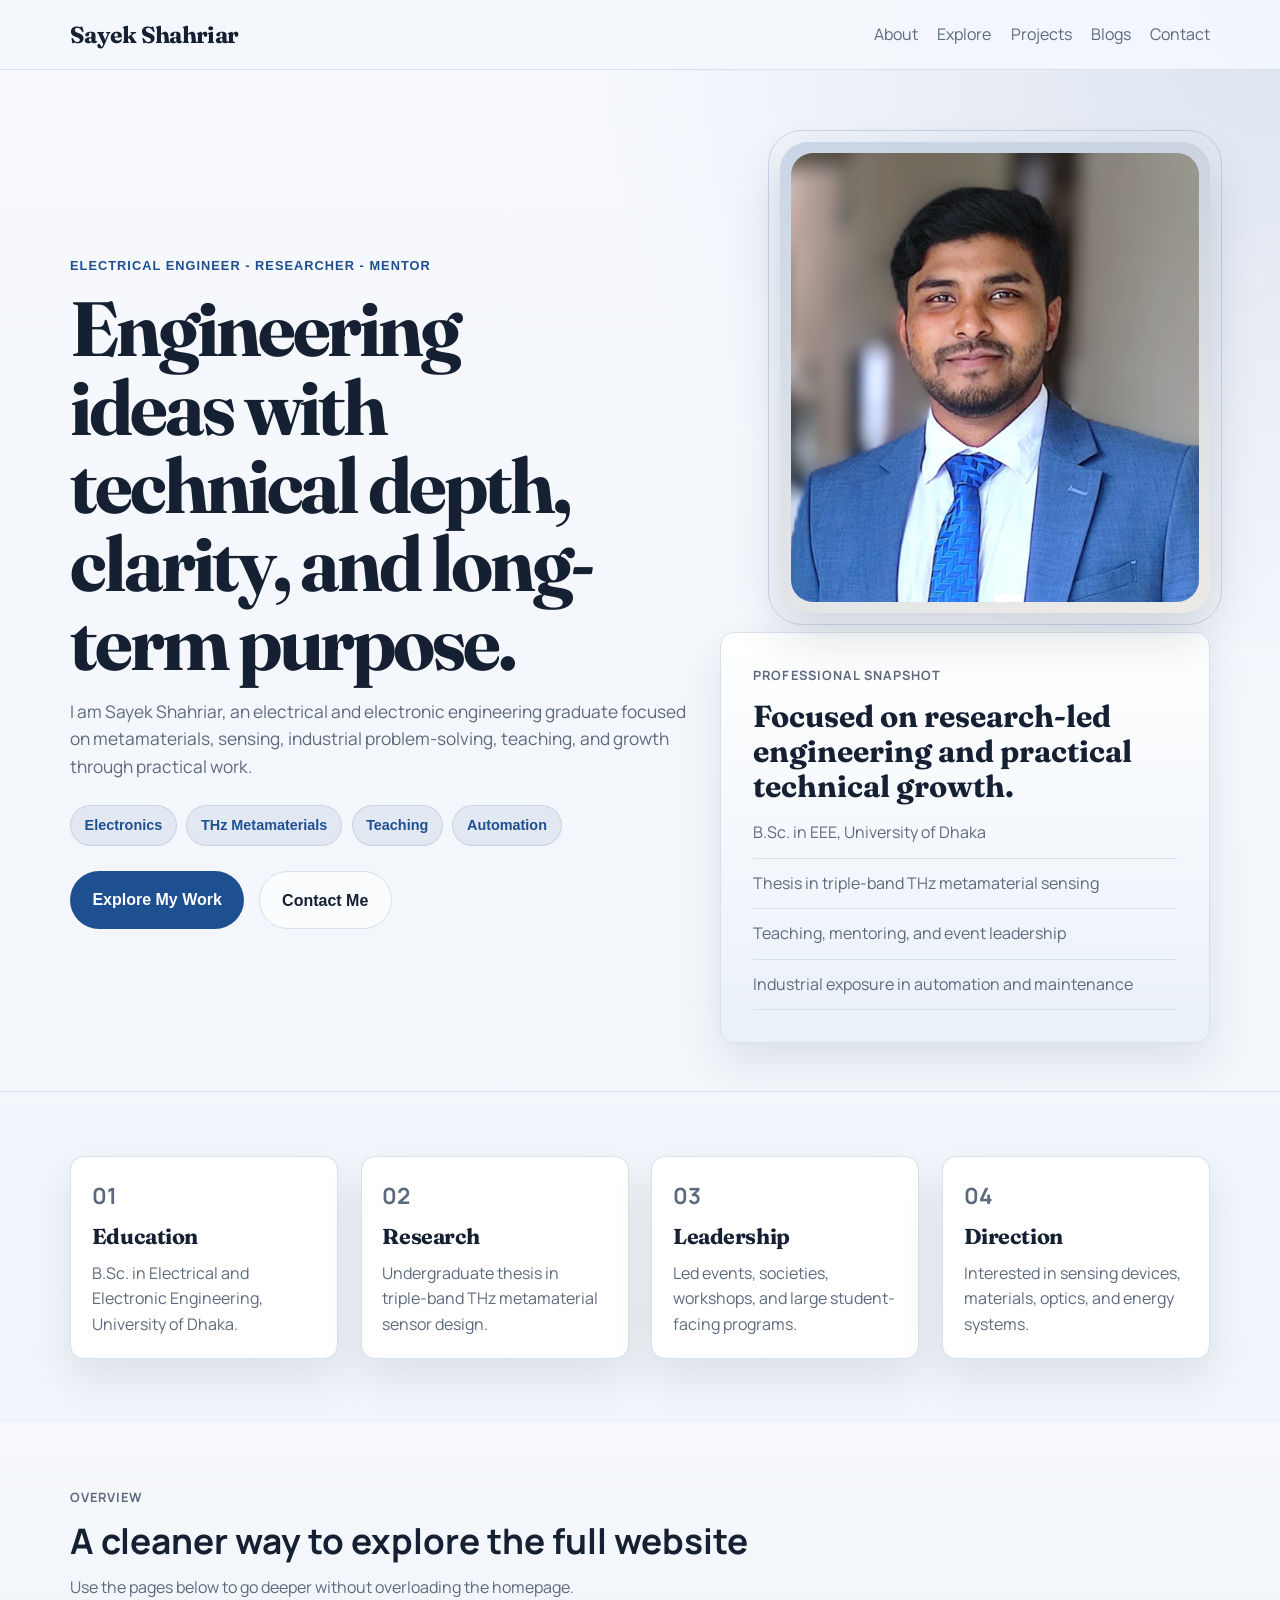
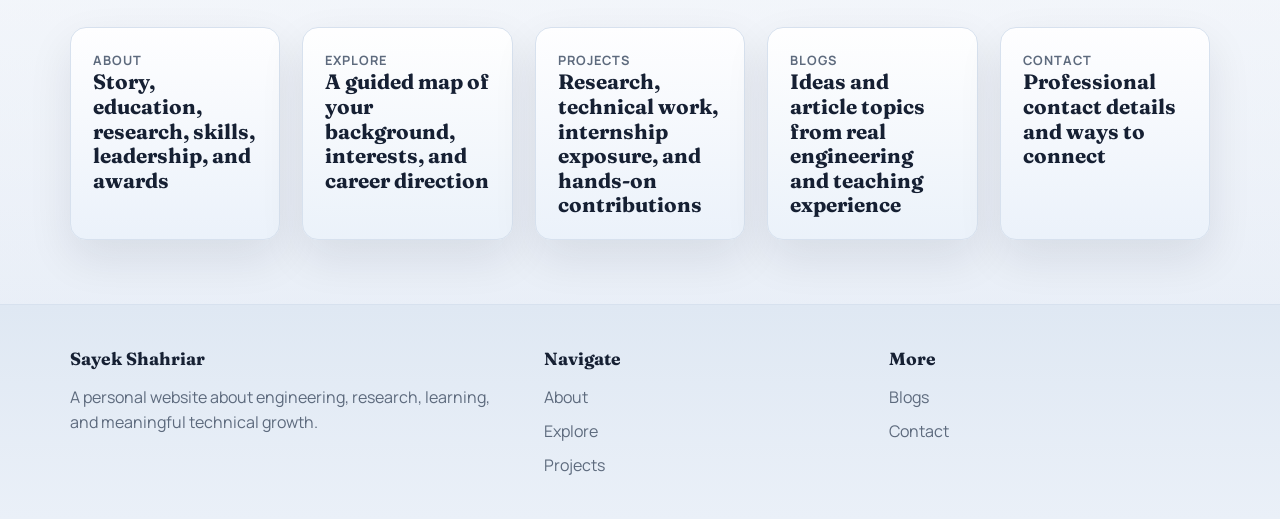
==== commit a301f02b: "Restructure site into premium multi-page layout" ====
--- a/index.html
+++ b/index.html
@@ -10,33 +10,31 @@
   <link rel="stylesheet" href="style.css">
 </head>
 <body>
-  <!-- Header with simple navigation links to major sections -->
   <header class="site-header">
     <div class="container nav">
-      <a class="logo" href="#hero">Sayek Shahriar</a>
+      <a class="logo" href="index.html">Sayek Shahriar</a>
       <nav>
         <ul class="nav-links">
-          <li><a href="#about">About</a></li>
-          <li><a href="#explore">Explore</a></li>
-          <li><a href="#projects">Projects</a></li>
-          <li><a href="#insights">Blogs</a></li>
-          <li><a href="#contact">Contact</a></li>
+          <li><a href="about.html">About</a></li>
+          <li><a href="explore.html">Explore</a></li>
+          <li><a href="projects.html">Projects</a></li>
+          <li><a href="blogs.html">Blogs</a></li>
+          <li><a href="contact.html">Contact</a></li>
         </ul>
       </nav>
     </div>
   </header>
 
   <main>
-    <!-- Hero section inspired by a modern personal brand website -->
-    <section class="hero" id="hero">
+    <section class="hero home-hero">
       <div class="container hero-layout reveal">
         <div class="hero-copy">
           <p class="eyebrow">Electrical Engineer - Researcher - Mentor</p>
-          <h1>Building meaningful systems through engineering, curiosity, and continuous learning.</h1>
+          <h1>Engineering ideas with technical depth, clarity, and long-term purpose.</h1>
           <p class="subtitle">
-            I am Sayek Shahriar, an electrical and electronic engineering graduate from the
-            University of Dhaka with experience in research, teaching, industrial internship
-            work, student leadership, and technical problem-solving.
+            I am Sayek Shahriar, an electrical and electronic engineering graduate focused on
+            metamaterials, sensing, industrial problem-solving, teaching, and growth through
+            practical work.
           </p>
 
           <div class="status-strip">
@@ -47,12 +45,11 @@
           </div>
 
           <div class="hero-actions">
-            <a class="button" href="#explore">Explore My Work</a>
-            <a class="button button-light" href="#contact">Contact Me</a>
+            <a class="button" href="explore.html">Explore My Work</a>
+            <a class="button button-light" href="contact.html">Contact Me</a>
           </div>
         </div>
 
-        <!-- Hero visual combines the user's portrait with quick profile highlights -->
         <aside class="hero-visual">
           <div class="portrait-card">
             <div class="portrait-ring"></div>
@@ -73,9 +70,8 @@
       </div>
     </section>
 
-    <!-- Stats section gives a quick snapshot of identity and direction -->
     <section class="section compact-section">
-      <div class="container metrics-grid">
+      <div class="container metrics-grid reveal">
         <article class="metric-card">
           <p class="metric-number">01</p>
           <h3>Education</h3>
@@ -99,626 +95,57 @@
       </div>
     </section>
 
-    <!-- Explore section acts like a homepage map -->
-    <section class="section alt-background" id="explore">
+    <section class="section premium-strip">
       <div class="container section-header reveal">
-        <p class="section-tag">Explore</p>
-        <h2>Go deeper into each part of my journey</h2>
-        <p>
-          Start anywhere below. Each section highlights a different side of my work,
-          interests, and long-term direction.
-        </p>
+        <p class="section-tag">Overview</p>
+        <h2>A cleaner way to explore the full website</h2>
+        <p>Use the pages below to go deeper without overloading the homepage.</p>
       </div>
 
-      <div class="container explore-grid">
-        <a class="explore-card" href="#about">
-          <p class="story-meta">01</p>
-          <h3>About</h3>
-          <p>My background, values, and story.</p>
+      <div class="container quick-links-grid reveal">
+        <a class="quick-link-card" href="about.html">
+          <p class="story-meta">About</p>
+          <h3>Story, education, research, skills, leadership, and awards</h3>
         </a>
-        <a class="explore-card" href="#projects">
-          <p class="story-meta">02</p>
-          <h3>Projects</h3>
-          <p>Technical and interdisciplinary work I have contributed to.</p>
+        <a class="quick-link-card" href="explore.html">
+          <p class="story-meta">Explore</p>
+          <h3>A guided map of your background, interests, and career direction</h3>
         </a>
-        <a class="explore-card" href="#education">
-          <p class="story-meta">03</p>
-          <h3>Education</h3>
-          <p>Degree details, coursework, grades, and language test scores.</p>
+        <a class="quick-link-card" href="projects.html">
+          <p class="story-meta">Projects</p>
+          <h3>Research, technical work, internship exposure, and hands-on contributions</h3>
         </a>
-        <a class="explore-card" href="#research">
-          <p class="story-meta">04</p>
-          <h3>Research</h3>
-          <p>Academic depth, simulation, and sensor-focused thinking.</p>
+        <a class="quick-link-card" href="blogs.html">
+          <p class="story-meta">Blogs</p>
+          <h3>Ideas and article topics from real engineering and teaching experience</h3>
         </a>
-        <a class="explore-card" href="#skills">
-          <p class="story-meta">05</p>
-          <h3>Skills</h3>
-          <p>Core technical, analytical, and communication strengths.</p>
+        <a class="quick-link-card" href="contact.html">
+          <p class="story-meta">Contact</p>
+          <h3>Professional contact details and ways to connect</h3>
         </a>
-        <a class="explore-card" href="#courses">
-          <p class="story-meta">06</p>
-          <h3>Courses</h3>
-          <p>Topics I have studied and continue exploring.</p>
-        </a>
-        <a class="explore-card" href="#leadership">
-          <p class="story-meta">07</p>
-          <h3>Leadership</h3>
-          <p>Societies, event management, volunteering, and student initiatives.</p>
-        </a>
-        <a class="explore-card" href="#awards">
-          <p class="story-meta">08</p>
-          <h3>Awards</h3>
-          <p>Scholarships, competitions, writing, robotics, and speaking recognition.</p>
-        </a>
-        <a class="explore-card" href="#insights">
-          <p class="story-meta">09</p>
-          <h3>Blogs</h3>
-          <p>Research, engineering, and learning themes I can expand into articles.</p>
-        </a>
-        <a class="explore-card" href="#contact">
-          <p class="story-meta">10</p>
-          <h3>Contact</h3>
-          <p>Ways to connect for collaboration or conversation.</p>
-        </a>
-      </div>
-    </section>
-
-    <!-- About section -->
-    <section class="section" id="about">
-      <div class="container section-header">
-        <p class="section-tag">About</p>
-        <button class="story-toggle" id="storyToggle" type="button" aria-expanded="false" aria-controls="storyDetails">
-          My story
-        </button>
-        <p>
-          A short introduction is visible first. Click the story button to open the full
-          version and read more deeply.
-        </p>
-      </div>
-
-      <div class="container intro-layout reveal">
-        <article class="feature-card">
-          <p class="story-meta">Introduction</p>
-          <h3>Engineering with curiosity</h3>
-          <p>
-            I completed my B.Sc. in Electrical and Electronic Engineering with a major in
-            Electronics and built a path across research, teaching, industrial exposure,
-            communication, and student leadership.
-          </p>
-        </article>
-        <article class="feature-card">
-          <p class="story-meta">Mindset</p>
-          <h3>Learning in public</h3>
-          <p>
-            I enjoy explaining difficult concepts clearly, mentoring students, and combining
-            technical depth with communication, organization, and practical action.
-          </p>
-        </article>
-        <article class="feature-card">
-          <p class="story-meta">Direction</p>
-          <h3>Impact-driven work</h3>
-          <p>
-            My strongest interests include metamaterials, THz waves, photonics, sensing
-            devices, material science, and perovskite solar cells.
-          </p>
-        </article>
-      </div>
-
-      <!-- Hidden full story -->
-      <div class="container story-details" id="storyDetails" hidden>
-        <div class="story-feature">
-          <figure class="story-photo">
-            <img
-              src="https://images.pexels.com/photos/19895867/pexels-photo-19895867.jpeg?cs=srgb&dl=pexels-thisisengineering-19895867.jpg&fm=jpg"
-              alt="Engineer standing beside solar panels on a rooftop"
-            >
-            <figcaption>
-              Photo source:
-              <a href="https://www.pexels.com/photo/engineer-standing-among-solar-panels-19895867/" target="_blank" rel="noopener noreferrer">Pexels</a>
-            </figcaption>
-          </figure>
-
-          <div class="story-copy">
-            <p>
-              I come from a background in electrical engineering, but my journey has never
-              been confined to a single discipline. From the beginning, I have been driven by
-              a curiosity to understand how things work, not just in theory, but in real-world
-              systems that shape how we live, build, and progress. This curiosity led me into
-              the world of electronics, renewable energy, and advanced materials, where I
-              began developing a strong foundation in both analytical thinking and practical
-              problem-solving.
-            </p>
-            <p>
-              During my academic years, I focused deeply on electromagnetism, circuit design,
-              and emerging technologies. My research work on terahertz metamaterial sensors
-              allowed me to explore how engineered materials interact with electromagnetic
-              waves, achieving high absorption and sensing efficiency. This experience
-              sharpened my ability to work with simulation tools, analyze complex data, and
-              think critically about how theoretical concepts translate into functional
-              designs.
-            </p>
-            <p>
-              Beyond research, I sought hands-on experiences that challenged me to apply my
-              knowledge in dynamic environments. I contributed to the electrical system design
-              of a rocket project, where precision, teamwork, and adaptability were essential.
-              At the same time, working as a teaching assistant allowed me to strengthen my
-              communication skills and develop the ability to explain complex concepts in a
-              clear and structured way.
-            </p>
-            <p>
-              Professionally, I have also explored the intersection of engineering and
-              business through roles in technical sales and project support. These experiences
-              helped me understand not only how systems are designed, but also how they are
-              implemented, managed, and delivered in real-world scenarios. I learned to think
-              from both a technical and practical perspective, balancing performance,
-              efficiency, and user needs.
-            </p>
-            <p>
-              What defines me is not just my technical background, but my mindset. I am
-              constantly looking for ways to improve systems, simplify processes, and create
-              solutions that are both efficient and meaningful. I am particularly interested
-              in sustainable technologies and energy-efficient systems, where engineering can
-              have a direct and positive impact on the environment and society.
-            </p>
-            <p>
-              Today, I see myself at the intersection of engineering, innovation, and
-              continuous learning. With the rapid advancement of AI and automation, I am
-              actively exploring how intelligent systems can be used to build, optimize, and
-              scale solutions with minimal barriers. I believe the future belongs to those who
-              can combine technical knowledge with adaptability and vision, and I am committed
-              to being part of that future.
-            </p>
-            <p>
-              This journey is still evolving. Every project, every challenge, and every new
-              skill adds another layer to who I am becoming. I am not just building a
-              career - I am building a path defined by curiosity, discipline, and the ambition
-              to create meaningful impact.
-            </p>
-          </div>
-        </div>
-      </div>
-    </section>
-
-    <!-- Education -->
-    <section class="section alt-background" id="education">
-      <div class="container section-header">
-        <p class="section-tag">Education</p>
-        <h2>Academic background and coursework</h2>
-        <button class="detail-toggle" id="educationToggle" type="button" aria-expanded="false" aria-controls="educationDetails">
-          Show education details
-        </button>
-      </div>
-
-      <div class="container split-layout reveal">
-        <article class="feature-card">
-          <p class="story-meta">Degree</p>
-          <h3>University of Dhaka</h3>
-          <p>
-            B.Sc. in Electrical and Electronic Engineering, completed from February 2019 to
-            June 2024 with a major in Electronics.
-          </p>
-        </article>
-        <article class="feature-card">
-          <p class="story-meta">Academic Snapshot</p>
-          <h3>Consistent upward progress</h3>
-          <p>
-            CGPA: 3.27 out of 4.00, with an average of 3.40 across the last three
-            semesters, showing stronger momentum toward the end of the degree.
-          </p>
-        </article>
-      </div>
-
-      <div class="container expandable-panel" id="educationDetails" hidden>
-        <div class="card-grid three-column">
-          <article class="content-card">
-            <p class="story-meta">Coursework</p>
-            <h3>Devices and materials</h3>
-            <p>Solid State Devices, Semiconductor Device, Processing and Fabrication, and Electrical Properties of Materials.</p>
-          </article>
-          <article class="content-card">
-            <p class="story-meta">Coursework</p>
-            <h3>Circuits and design</h3>
-            <p>Analog Integrated Circuits, VLSI I, and VLSI II with a strong electronics focus.</p>
-          </article>
-          <article class="content-card">
-            <p class="story-meta">Coursework</p>
-            <h3>Waves and optics</h3>
-            <p>Engineering Electromagnetics and Optoelectronics, which connect directly to my research interests.</p>
-          </article>
-          <article class="content-card">
-            <p class="story-meta">Test Scores</p>
-            <h3>IELTS Overall 7.0</h3>
-            <p>Listening 7.5, Speaking 7.5, Reading 6.0, Writing 6.0.</p>
-          </article>
-          <article class="content-card">
-            <p class="story-meta">Research Interests</p>
-            <h3>Core topics</h3>
-            <p>Metamaterials, THz waves, photonics and optics, sensing devices, material science, and perovskite solar cells.</p>
-          </article>
-        </div>
-      </div>
-    </section>
-
-    <!-- Projects -->
-    <section class="section" id="projects">
-      <div class="container section-header">
-        <p class="section-tag">Projects</p>
-        <h2>Selected work and technical contributions</h2>
-      </div>
-
-      <div class="container card-grid three-column reveal">
-        <article class="content-card">
-          <p class="story-meta">Project 01</p>
-          <h3>Rocket electrical design contribution</h3>
-          <p>
-            Worked with the Dhumketu X rocket team and oversaw electrical design-related
-            work, gaining experience in applied engineering, collaboration, and system-level
-            responsibility.
-          </p>
-        </article>
-        <article class="content-card">
-          <p class="story-meta">Project 02</p>
-          <h3>Terahertz metamaterial sensor research</h3>
-          <p>
-            Designed and analyzed a triple-band THz metamaterial with enhanced refractive
-            index sensitivity for materials testing, diagnostics, and chemical analysis.
-          </p>
-        </article>
-        <article class="content-card">
-          <p class="story-meta">Project 03</p>
-          <h3>Automation-focused industrial system idea</h3>
-          <p>
-            Engineered an automated product loading and unloading system concept during my
-            internship, helping improve efficiency through practical industrial automation thinking.
-          </p>
-        </article>
-      </div>
-    </section>
-
-    <!-- Work -->
-    <section class="section" id="work">
-      <div class="container section-header">
-        <p class="section-tag">Work</p>
-        <h2>Professional experience and practical exposure</h2>
-      </div>
-
-      <div class="container timeline reveal">
-        <article class="timeline-item">
-          <p class="story-meta">Teaching Assistant | 02/2023 - 03/2024</p>
-          <h3>Mymensingh Engineering College</h3>
-          <p>
-            Supported first-year students in laboratory work, assignments, lecture
-            preparation, Q&A sessions, and paper assessments. Also worked on a lightning
-            arrester design and installation project on campus.
-          </p>
-        </article>
-        <article class="timeline-item">
-          <p class="story-meta">Internship | 12/2023 - 01/2024</p>
-          <h3>Mir Ceramic Ltd., Gazipur</h3>
-          <p>
-            Improved generator and compressor productivity by 10 to 15 percent through
-            preventive maintenance and troubleshooting, and gained hands-on exposure to
-            relays, PNP/NPN sensors, VFDs, servo motors, and circuit breaker systems.
-          </p>
-        </article>
-        <article class="timeline-item">
-          <p class="story-meta">Private Tutor | 06/2019 - 03/2024</p>
-          <h3>Physics, mathematics, and mentoring</h3>
-          <p>
-            Taught physics and higher mathematics, helped students with calculus,
-            statistics, electromagnetics, optics, and current electricity, and guided
-            university admission preparation.
-          </p>
-        </article>
-      </div>
-    </section>
-
-    <!-- Research -->
-    <section class="section alt-background" id="research">
-      <div class="container section-header">
-        <p class="section-tag">Research</p>
-        <h2>Where theory became design</h2>
-        <button class="detail-toggle" id="researchToggle" type="button" aria-expanded="false" aria-controls="researchDetails">
-          Show thesis details
-        </button>
-      </div>
-
-      <div class="container split-layout reveal">
-        <article class="feature-card">
-          <p class="story-meta">Focus</p>
-          <h3>Metamaterials and sensing</h3>
-          <p>
-            My undergraduate thesis focused on the design and analysis of a triple-band THz
-            metamaterial with enhanced refractive index sensitivity.
-          </p>
-        </article>
-        <article class="feature-card">
-          <p class="story-meta">Methods</p>
-          <h3>Simulation and analysis</h3>
-          <p>
-            Used CST for simulation and OriginPro for analysis, optimization, and improved
-            sensor performance evaluation.
-          </p>
-        </article>
-      </div>
-
-      <div class="container expandable-panel" id="researchDetails" hidden>
-        <div class="card-grid three-column">
-          <article class="content-card">
-            <p class="story-meta">Thesis</p>
-            <h3>Enhanced refractive index sensitivity</h3>
-            <p>The triple-band structure improved sensitivity by allowing more precise detection of refractive index changes.</p>
-          </article>
-          <article class="content-card">
-            <p class="story-meta">Applications</p>
-            <h3>Possible real-world uses</h3>
-            <p>Materials testing, medical diagnostics, and chemical analysis all align with the kind of sensing capability explored in this work.</p>
-          </article>
-          <article class="content-card">
-            <p class="story-meta">Supervision</p>
-            <h3>Research guidance</h3>
-            <p>The thesis was completed under the supervision of S.M. Anowarul Haque from April 2023 to June 2024.</p>
-          </article>
-        </div>
-      </div>
-    </section>
-
-    <!-- Skills -->
-    <section class="section" id="skills">
-      <div class="container section-header">
-        <p class="section-tag">Skills</p>
-        <h2>Core strengths across technical and human work</h2>
-      </div>
-
-      <div class="container card-grid three-column reveal">
-        <article class="content-card">
-          <p class="story-meta">Technical</p>
-          <h3>Electrical engineering</h3>
-          <p>Electromagnetism, circuits, electronics, device behavior, and system-level thinking.</p>
-        </article>
-        <article class="content-card">
-          <p class="story-meta">Research</p>
-          <h3>Simulation and analysis</h3>
-          <p>CST, SCAPS 1D, MATLAB Simulink, COMSOL, data analysis, and translating theory into design.</p>
-        </article>
-        <article class="content-card">
-          <p class="story-meta">Communication</p>
-          <h3>Teaching and explanation</h3>
-          <p>Breaking down complex ideas in a simple, structured, and useful way.</p>
-        </article>
-        <article class="content-card">
-          <p class="story-meta">Business</p>
-          <h3>Coordination and delivery</h3>
-          <p>Supporting workshops, events, project execution, and communication with different stakeholders.</p>
-        </article>
-        <article class="content-card">
-          <p class="story-meta">Digital</p>
-          <h3>Research and writing tools</h3>
-          <p>OriginPro, Microsoft Office, Mendeley, Illustrator, Photoshop, and technical documentation workflows.</p>
-        </article>
-        <article class="content-card">
-          <p class="story-meta">Programming</p>
-          <h3>Foundational coding</h3>
-          <p>Basic programming exposure in VHDL, C, MATLAB, and PLC environments.</p>
-        </article>
-      </div>
-    </section>
-
-    <!-- Courses -->
-    <section class="section alt-background" id="courses">
-      <div class="container section-header">
-        <p class="section-tag">Courses</p>
-        <h2>Topics I have studied and continue to explore</h2>
-      </div>
-
-      <div class="container card-grid four-column reveal">
-        <article class="mini-card">
-          <h3>Electromagnetism</h3>
-          <p>Wave behavior, fields, and applied engineering theory.</p>
-        </article>
-        <article class="mini-card">
-          <h3>Circuit Design</h3>
-          <p>Core principles for building and analyzing electrical systems.</p>
-        </article>
-        <article class="mini-card">
-          <h3>Semiconductor Devices</h3>
-          <p>Device operation, behavior, and electronics-focused analysis.</p>
-        </article>
-        <article class="mini-card">
-          <h3>Processing and Fabrication</h3>
-          <p>How materials and devices move from concept to engineered form.</p>
-        </article>
-        <article class="mini-card">
-          <h3>Optoelectronics</h3>
-          <p>Light-matter interaction and electronics linked to optical behavior.</p>
-        </article>
-        <article class="mini-card">
-          <h3>Electrical Properties of Materials</h3>
-          <p>Material behavior and property-driven device understanding.</p>
-        </article>
-        <article class="mini-card">
-          <h3>Analog Integrated Circuits</h3>
-          <p>Core circuit concepts with real design implications.</p>
-        </article>
-        <article class="mini-card">
-          <h3>VLSI I and II</h3>
-          <p>Integrated circuit design thinking and electronics specialization.</p>
-        </article>
-      </div>
-    </section>
-
-    <!-- Leadership -->
-    <section class="section" id="leadership">
-      <div class="container section-header">
-        <p class="section-tag">Leadership</p>
-        <h2>Leadership, volunteering, and team coordination</h2>
-        <button class="detail-toggle" id="leadershipToggle" type="button" aria-expanded="false" aria-controls="leadershipDetails">
-          Show leadership details
-        </button>
-      </div>
-
-      <div class="container card-grid three-column reveal">
-        <article class="content-card">
-          <p class="story-meta">President</p>
-          <h3>MEC Film and Photographic Society</h3>
-          <p>
-            Organized a campus photo exhibition with 200+ participants, managed a crowd of
-            300+, and helped raise about 38,000 TK through strong communication and negotiation.
-          </p>
-        </article>
-        <article class="content-card">
-          <p class="story-meta">Head of Event Manager</p>
-          <h3>Hult Prize</h3>
-          <p>
-            Coordinated advertising, strategic planning, participant management, and event
-            oversight for effective execution.
-          </p>
-        </article>
-        <article class="content-card">
-          <p class="story-meta">Executive Member</p>
-          <h3>Alpha Science Lab and debating work</h3>
-          <p>
-            Built soccer bots using Arduino, supported robotics projects, helped manage
-            debates and public events, and contributed to large student communities.
-          </p>
-        </article>
-      </div>
-
-      <div class="container expandable-panel" id="leadershipDetails" hidden>
-        <div class="card-grid three-column">
-          <article class="content-card">
-            <p class="story-meta">Volunteer</p>
-            <h3>CARO</h3>
-            <p>Worked on a youth improvement challenge focused on workshops and virtual training to strengthen professional development.</p>
-          </article>
-          <article class="content-card">
-            <p class="story-meta">Executive Member</p>
-            <h3>MEC Debating Society</h3>
-            <p>Organized campus competitions and helped manage crowds of more than 500 people during major events.</p>
-          </article>
-          <article class="content-card">
-            <p class="story-meta">Leadership Style</p>
-            <h3>People, planning, execution</h3>
-            <p>My leadership experience shows that I can coordinate teams, communicate with stakeholders, and keep practical goals moving forward.</p>
-          </article>
-        </div>
-      </div>
-    </section>
-
-    <!-- Awards -->
-    <section class="section alt-background" id="awards">
-      <div class="container section-header">
-        <p class="section-tag">Awards</p>
-        <h2>Recognition across academics, robotics, writing, and speaking</h2>
-      </div>
-
-      <div class="container card-grid three-column reveal">
-        <article class="content-card">
-          <p class="story-meta">Academic Merit Scholarship</p>
-          <h3>2021 - 2024</h3>
-          <p>Received in the 3rd, 6th, 7th, and 8th semesters for strong academic performance.</p>
-        </article>
-        <article class="content-card">
-          <p class="story-meta">Robo Race Runner-Up</p>
-          <h3>MEC CSE Carnival 2020</h3>
-          <p>Improved the robot's motor configuration, obstacle movement, and remote connectivity for stronger performance.</p>
-        </article>
-        <article class="content-card">
-          <p class="story-meta">Best Writer Award</p>
-          <h3>Prothom Alo competition</h3>
-          <p>Recognized among the top 200 writers in the country for analytical and comprehensive writing.</p>
-        </article>
-        <article class="content-card">
-          <p class="story-meta">Public Speaking</p>
-          <h3>2nd place</h3>
-          <p>Secured second place among more than 200 participants in a campus-arranged speaking competition.</p>
-        </article>
-        <article class="content-card">
-          <p class="story-meta">Science Fair</p>
-          <h3>Emerging Award</h3>
-          <p>Presented a prototype power bank using three 9-volt batteries for battery-driven devices.</p>
-        </article>
-      </div>
-    </section>
-
-    <!-- Blogs -->
-    <section class="section" id="insights">
-      <div class="container section-header">
-        <p class="section-tag">Blogs</p>
-        <h2>Topics I can write about from real experience</h2>
-      </div>
-
-      <div class="container card-grid three-column reveal">
-        <article class="content-card">
-          <p class="story-meta">Article Idea</p>
-          <h3>What a THz metamaterial thesis taught me</h3>
-          <p>Explaining how simulation, patience, and structured design come together in research work.</p>
-        </article>
-        <article class="content-card">
-          <p class="story-meta">Article Idea</p>
-          <h3>From tutoring to teaching assistantship</h3>
-          <p>How explaining ideas to students sharpened my own understanding and communication style.</p>
-        </article>
-        <article class="content-card">
-          <p class="story-meta">Article Idea</p>
-          <h3>Engineering, leadership, and practical execution</h3>
-          <p>Lessons from moving between classrooms, events, labs, competitions, and industrial environments.</p>
-        </article>
-      </div>
-    </section>
-
-    <!-- Contact -->
-    <section class="section contact-section alt-background" id="contact">
-      <div class="container contact-box reveal">
-        <p class="section-tag">Contact</p>
-        <h2>Let's connect</h2>
-        <p>
-          If you would like to talk about engineering, research, sustainability, digital
-          projects, or future opportunities, click below.
-        </p>
-
-        <button class="button" id="contactButton" type="button" aria-expanded="false" aria-controls="contactDetails">
-          Show Contact Details
-        </button>
-
-        <!-- Hidden contact box appears when the button is clicked -->
-        <div class="contact-details" id="contactDetails" hidden>
-          <p class="contact-message">You can reach me here:</p>
-          <p><strong>Email:</strong> <a href="mailto:shahriar1149@gmail.com">shahriar1149@gmail.com</a></p>
-          <p><strong>Phone:</strong> <a href="tel:+8801920633802">+880 1920633802</a></p>
-          <p><strong>Location:</strong> Dhaka, Bangladesh</p>
-        </div>
       </div>
     </section>
   </main>
 
-  <!-- Simple footer with extra navigation -->
   <footer class="site-footer">
     <div class="container footer-grid">
       <div>
         <h3>Sayek Shahriar</h3>
-        <p>
-          A personal website about engineering, research, learning, and building useful
-          systems with purpose.
-        </p>
+        <p>A personal website about engineering, research, learning, and meaningful technical growth.</p>
       </div>
       <div>
-        <h3>Explore</h3>
+        <h3>Navigate</h3>
         <ul class="footer-links">
-          <li><a href="#projects">Projects</a></li>
-          <li><a href="#work">Work</a></li>
-          <li><a href="#research">Research</a></li>
-          <li><a href="#skills">Skills</a></li>
+          <li><a href="about.html">About</a></li>
+          <li><a href="explore.html">Explore</a></li>
+          <li><a href="projects.html">Projects</a></li>
         </ul>
       </div>
       <div>
         <h3>More</h3>
         <ul class="footer-links">
-          <li><a href="#courses">Courses</a></li>
-          <li><a href="#leadership">Leadership</a></li>
-          <li><a href="#awards">Awards</a></li>
-          <li><a href="#insights">Blogs</a></li>
+          <li><a href="blogs.html">Blogs</a></li>
+          <li><a href="contact.html">Contact</a></li>
         </ul>
       </div>
     </div>
--- a/style.css
+++ b/style.css
@@ -76,13 +76,17 @@
 .contact-details a {
   color: var(--muted);
   text-decoration: none;
-  font-family: Arial, Helvetica, sans-serif;
+  font-family: "Manrope", Arial, Helvetica, sans-serif;
 }
 
 .nav-links a:hover,
 .footer-links a:hover,
 .story-photo a:hover,
 .contact-details a:hover {
+  color: var(--primary);
+}
+
+.nav-links a.is-active {
   color: var(--primary);
 }
 
@@ -263,7 +267,7 @@
   list-style: none;
   display: grid;
   gap: 0.75rem;
-  font-family: Arial, Helvetica, sans-serif;
+  font-family: "Manrope", Arial, Helvetica, sans-serif;
   color: var(--muted);
 }
 
@@ -292,6 +296,10 @@
 
 .alt-background {
   background: #fcfbf7;
+}
+
+.premium-strip {
+  background: linear-gradient(180deg, rgba(255, 255, 255, 0.45), rgba(220, 230, 245, 0.3));
 }
 
 .metrics-grid,
@@ -331,6 +339,34 @@
 .explore-card:hover {
   transform: translateY(-4px);
   border-color: rgba(29, 79, 145, 0.22);
+}
+
+.quick-links-grid {
+  display: grid;
+  grid-template-columns: repeat(5, 1fr);
+  gap: 1.4rem;
+}
+
+.quick-link-card {
+  background: linear-gradient(180deg, rgba(255, 255, 255, 0.95), rgba(235, 242, 250, 0.95));
+  border: 1px solid var(--border);
+  border-radius: 16px;
+  box-shadow: var(--shadow);
+  color: inherit;
+  padding: 1.35rem;
+  text-decoration: none;
+  transition: transform 0.2s ease, box-shadow 0.2s ease;
+}
+
+.quick-link-card:hover {
+  box-shadow: 0 24px 50px rgba(12, 24, 44, 0.12);
+  transform: translateY(-6px);
+}
+
+.quick-link-card h3 {
+  font-family: "Fraunces", Georgia, "Times New Roman", serif;
+  font-size: 1.3rem;
+  line-height: 1.18;
 }
 
 .explore-card h3,
@@ -381,7 +417,7 @@
   border-radius: 999px;
   color: var(--text);
   cursor: pointer;
-  font-family: Arial, Helvetica, sans-serif;
+  font-family: "Manrope", Arial, Helvetica, sans-serif;
   font-size: 0.95rem;
   font-weight: 700;
   margin-top: 0.4rem;
@@ -420,7 +456,7 @@
 .story-photo figcaption {
   margin-top: 0.75rem;
   color: var(--muted);
-  font-family: Arial, Helvetica, sans-serif;
+  font-family: "Manrope", Arial, Helvetica, sans-serif;
   font-size: 0.9rem;
 }
 
@@ -482,6 +518,53 @@
   padding: 2.5rem 0;
 }
 
+.page-hero {
+  padding: 3.8rem 0 2.2rem;
+  border-bottom: 1px solid var(--border);
+}
+
+.page-hero-grid {
+  display: grid;
+  grid-template-columns: 1.3fr 0.9fr;
+  gap: 1.6rem;
+  align-items: start;
+}
+
+.page-title {
+  font-family: "Fraunces", Georgia, "Times New Roman", serif;
+  font-size: clamp(2.3rem, 5vw, 4.1rem);
+  line-height: 1.06;
+  letter-spacing: -0.04em;
+  margin-bottom: 0.8rem;
+  max-width: 12ch;
+}
+
+.page-subtitle {
+  color: var(--muted);
+  font-family: "Manrope", Arial, Helvetica, sans-serif;
+  font-size: 1.04rem;
+  max-width: 56ch;
+}
+
+.page-hero-card {
+  background: linear-gradient(180deg, rgba(255, 255, 255, 0.96), rgba(230, 238, 249, 0.96));
+  border: 1px solid var(--border);
+  border-radius: 16px;
+  box-shadow: var(--shadow);
+  padding: 1.6rem;
+}
+
+.page-hero-card h2 {
+  font-family: "Fraunces", Georgia, "Times New Roman", serif;
+  font-size: 1.6rem;
+  line-height: 1.15;
+  margin-bottom: 0.75rem;
+}
+
+.page-hero-card p {
+  color: var(--muted);
+}
+
 .footer-grid {
   display: grid;
   grid-template-columns: 1.4fr 1fr 1fr;
@@ -526,12 +609,14 @@
 @media (max-width: 980px) {
   .metrics-grid,
   .explore-grid,
-  .four-column {
+  .four-column,
+  .quick-links-grid {
     grid-template-columns: repeat(2, 1fr);
   }
 
   .hero-layout,
   .hero-visual,
+  .page-hero-grid,
   .story-feature,
   .split-layout,
   .footer-grid,
@@ -590,7 +675,8 @@
 @media (max-width: 540px) {
   .metrics-grid,
   .explore-grid,
-  .four-column {
+  .four-column,
+  .quick-links-grid {
     grid-template-columns: 1fr;
   }
 
